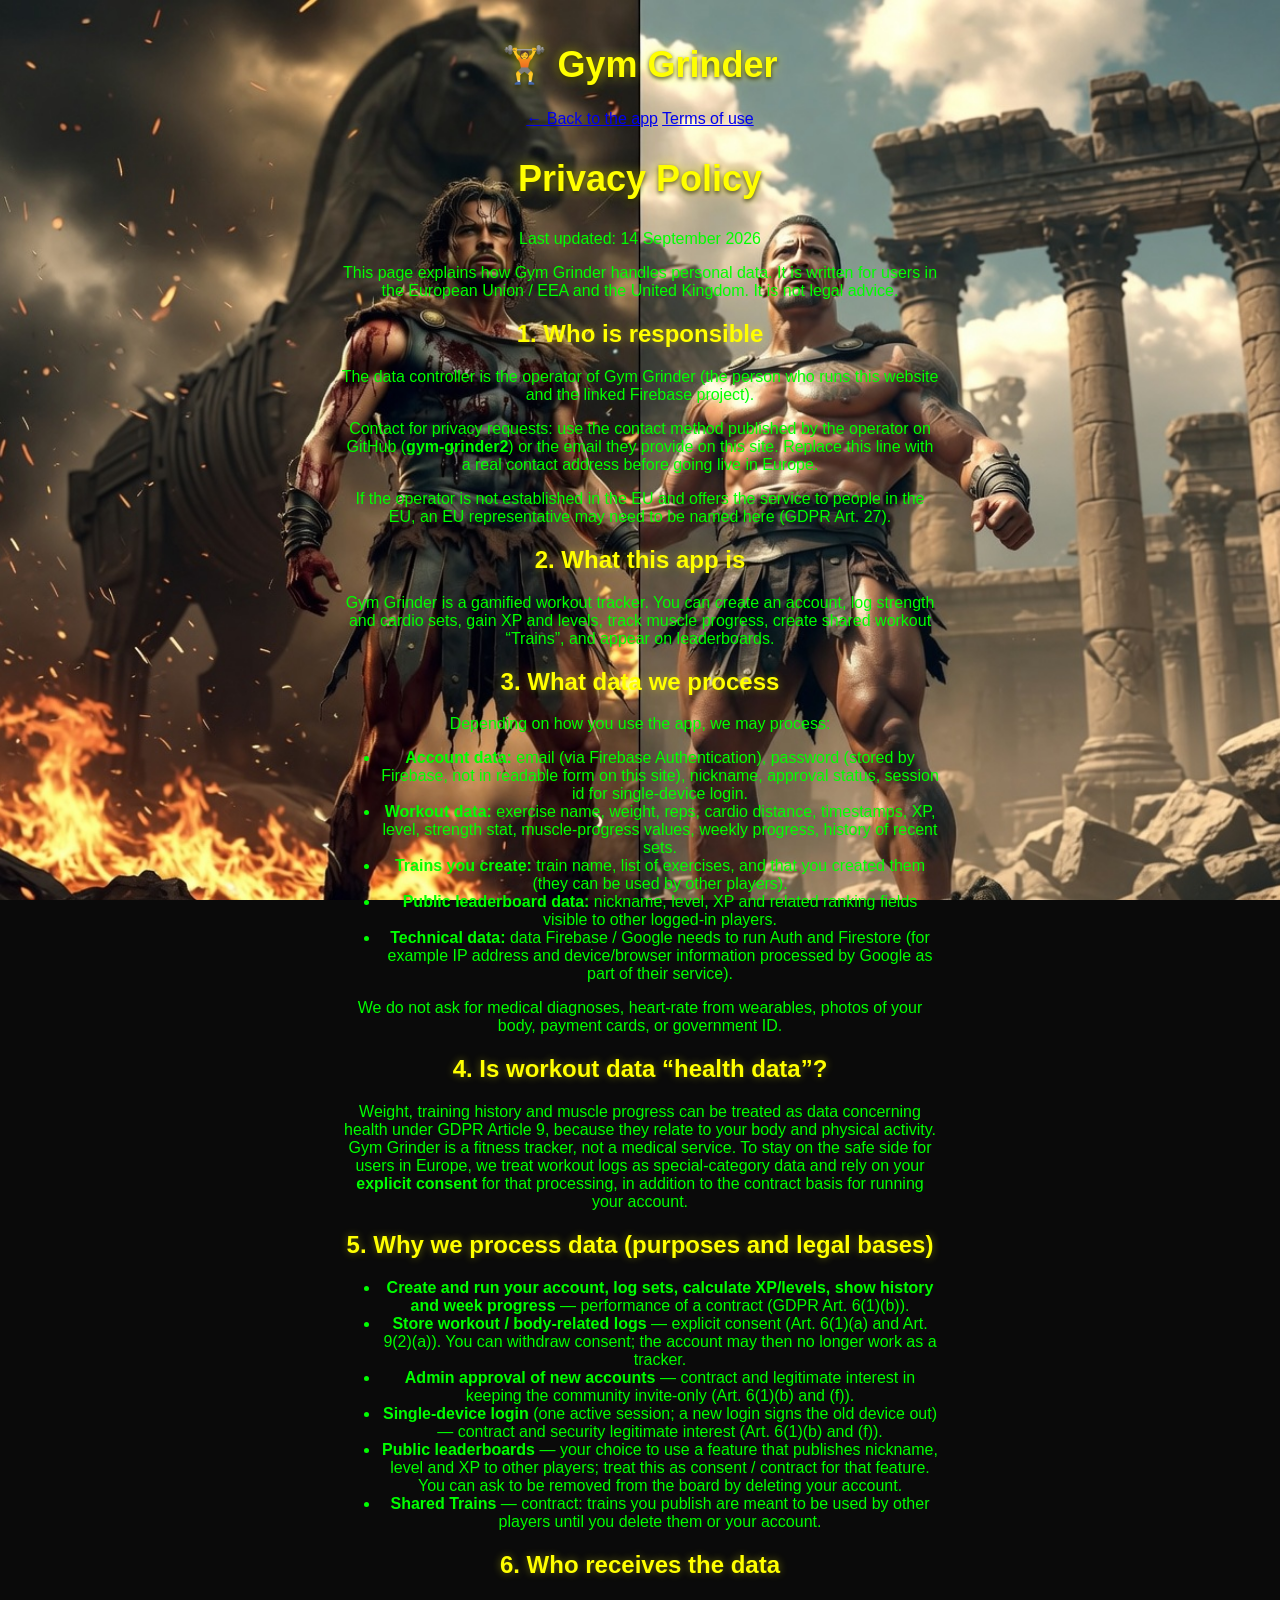
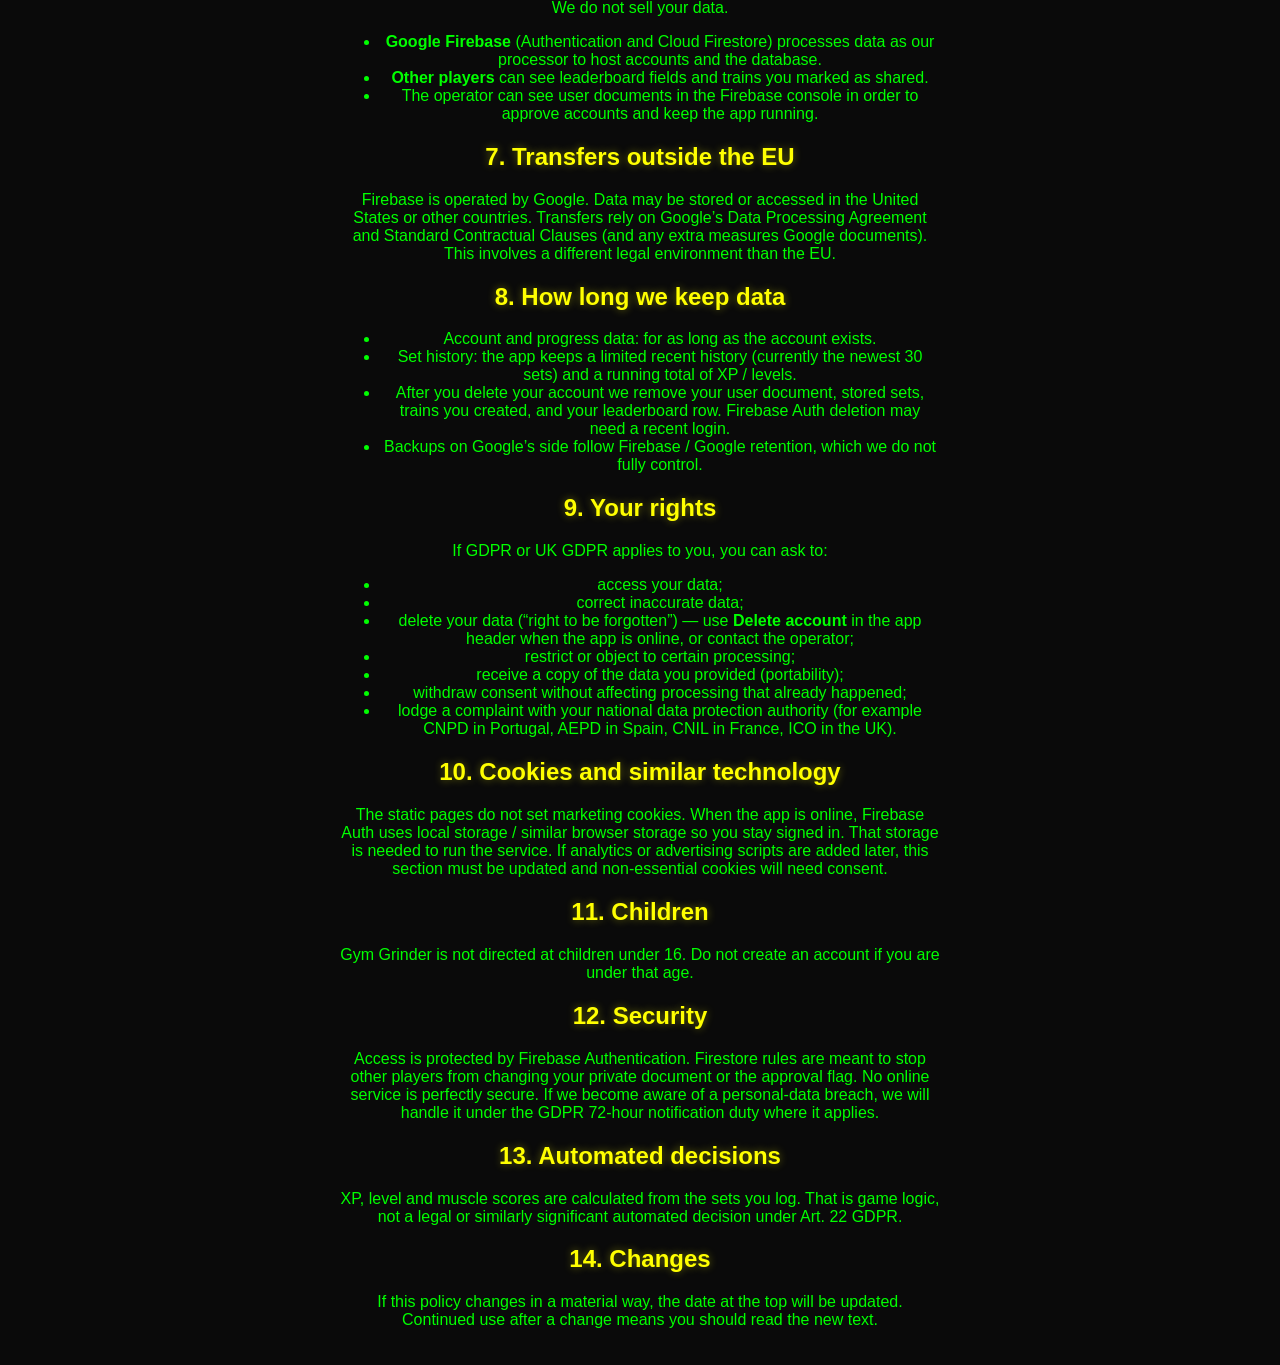
==== privacy.html @ 0771764a "Add files via upload" ====
<!DOCTYPE html>
<html lang="en">
<head>
  <meta charset="UTF-8">
  <meta name="viewport" content="width=device-width, initial-scale=1.0">
  <title>Privacy Policy – Gym Grinder</title>
  <link rel="stylesheet" href="style.css">
</head>
<body>
  <div class="background" aria-hidden="true"></div>
  <div class="game">
    <header>
      <h1>🏋️ Gym Grinder</h1>
    </header>
    <nav class="legal-nav">
      <a href="index.html">← Back to the app</a>
      <a href="terms.html">Terms of use</a>
    </nav>
    <article class="legal-wrap">
      <h1>Privacy Policy</h1>
      <p class="legal-meta">Last updated: 14 September 2026</p>
      <p class="disclaimer">This page explains how Gym Grinder handles personal data. It is written for users in the European Union / EEA and the United Kingdom. It is not legal advice.</p>

      <h2>1. Who is responsible</h2>
      <p>The data controller is the operator of Gym Grinder (the person who runs this website and the linked Firebase project).</p>
      <p>Contact for privacy requests: use the contact method published by the operator on GitHub (<strong>gym-grinder2</strong>) or the email they provide on this site. Replace this line with a real contact address before going live in Europe.</p>
      <p>If the operator is not established in the EU and offers the service to people in the EU, an EU representative may need to be named here (GDPR Art. 27).</p>

      <h2>2. What this app is</h2>
      <p>Gym Grinder is a gamified workout tracker. You can create an account, log strength and cardio sets, gain XP and levels, track muscle progress, create shared workout “Trains”, and appear on leaderboards.</p>

      <h2>3. What data we process</h2>
      <p>Depending on how you use the app, we may process:</p>
      <ul>
        <li><strong>Account data:</strong> email (via Firebase Authentication), password (stored by Firebase, not in readable form on this site), nickname, approval status, session id for single-device login.</li>
        <li><strong>Workout data:</strong> exercise name, weight, reps, cardio distance, timestamps, XP, level, strength stat, muscle-progress values, weekly progress, history of recent sets.</li>
        <li><strong>Trains you create:</strong> train name, list of exercises, and that you created them (they can be used by other players).</li>
        <li><strong>Public leaderboard data:</strong> nickname, level, XP and related ranking fields visible to other logged-in players.</li>
        <li><strong>Technical data:</strong> data Firebase / Google needs to run Auth and Firestore (for example IP address and device/browser information processed by Google as part of their service).</li>
      </ul>
      <p>We do not ask for medical diagnoses, heart-rate from wearables, photos of your body, payment cards, or government ID.</p>

      <h2>4. Is workout data “health data”?</h2>
      <p>Weight, training history and muscle progress can be treated as data concerning health under GDPR Article 9, because they relate to your body and physical activity. Gym Grinder is a fitness tracker, not a medical service. To stay on the safe side for users in Europe, we treat workout logs as special-category data and rely on your <strong>explicit consent</strong> for that processing, in addition to the contract basis for running your account.</p>

      <h2>5. Why we process data (purposes and legal bases)</h2>
      <ul>
        <li><strong>Create and run your account, log sets, calculate XP/levels, show history and week progress</strong> — performance of a contract (GDPR Art. 6(1)(b)).</li>
        <li><strong>Store workout / body-related logs</strong> — explicit consent (Art. 6(1)(a) and Art. 9(2)(a)). You can withdraw consent; the account may then no longer work as a tracker.</li>
        <li><strong>Admin approval of new accounts</strong> — contract and legitimate interest in keeping the community invite-only (Art. 6(1)(b) and (f)).</li>
        <li><strong>Single-device login</strong> (one active session; a new login signs the old device out) — contract and security legitimate interest (Art. 6(1)(b) and (f)).</li>
        <li><strong>Public leaderboards</strong> — your choice to use a feature that publishes nickname, level and XP to other players; treat this as consent / contract for that feature. You can ask to be removed from the board by deleting your account.</li>
        <li><strong>Shared Trains</strong> — contract: trains you publish are meant to be used by other players until you delete them or your account.</li>
      </ul>

      <h2>6. Who receives the data</h2>
      <p>We do not sell your data.</p>
      <ul>
        <li><strong>Google Firebase</strong> (Authentication and Cloud Firestore) processes data as our processor to host accounts and the database.</li>
        <li><strong>Other players</strong> can see leaderboard fields and trains you marked as shared.</li>
        <li>The operator can see user documents in the Firebase console in order to approve accounts and keep the app running.</li>
      </ul>

      <h2>7. Transfers outside the EU</h2>
      <p>Firebase is operated by Google. Data may be stored or accessed in the United States or other countries. Transfers rely on Google’s Data Processing Agreement and Standard Contractual Clauses (and any extra measures Google documents). This involves a different legal environment than the EU.</p>

      <h2>8. How long we keep data</h2>
      <ul>
        <li>Account and progress data: for as long as the account exists.</li>
        <li>Set history: the app keeps a limited recent history (currently the newest 30 sets) and a running total of XP / levels.</li>
        <li>After you delete your account we remove your user document, stored sets, trains you created, and your leaderboard row. Firebase Auth deletion may need a recent login.</li>
        <li>Backups on Google’s side follow Firebase / Google retention, which we do not fully control.</li>
      </ul>

      <h2>9. Your rights</h2>
      <p>If GDPR or UK GDPR applies to you, you can ask to:</p>
      <ul>
        <li>access your data;</li>
        <li>correct inaccurate data;</li>
        <li>delete your data (“right to be forgotten”) — use <strong>Delete account</strong> in the app header when the app is online, or contact the operator;</li>
        <li>restrict or object to certain processing;</li>
        <li>receive a copy of the data you provided (portability);</li>
        <li>withdraw consent without affecting processing that already happened;</li>
        <li>lodge a complaint with your national data protection authority (for example CNPD in Portugal, AEPD in Spain, CNIL in France, ICO in the UK).</li>
      </ul>

      <h2>10. Cookies and similar technology</h2>
      <p>The static pages do not set marketing cookies. When the app is online, Firebase Auth uses local storage / similar browser storage so you stay signed in. That storage is needed to run the service. If analytics or advertising scripts are added later, this section must be updated and non-essential cookies will need consent.</p>

      <h2>11. Children</h2>
      <p>Gym Grinder is not directed at children under 16. Do not create an account if you are under that age.</p>

      <h2>12. Security</h2>
      <p>Access is protected by Firebase Authentication. Firestore rules are meant to stop other players from changing your private document or the approval flag. No online service is perfectly secure. If we become aware of a personal-data breach, we will handle it under the GDPR 72-hour notification duty where it applies.</p>

      <h2>13. Automated decisions</h2>
      <p>XP, level and muscle scores are calculated from the sets you log. That is game logic, not a legal or similarly significant automated decision under Art. 22 GDPR.</p>

      <h2>14. Changes</h2>
      <p>If this policy changes in a material way, the date at the top will be updated. Continued use after a change means you should read the new text.</p>
    </article>
  </div>
</body>
</html>
---- style.css ----
body {
  font-family: Arial, sans-serif;
  background: #0a0a0a;
  color: #00ff00;
  text-align: center;
  margin: 0;
  padding: 20px;
  min-height: 100vh;
  position: relative;
  overflow-x: hidden;
}

/* Epic warrior background with seamless breathing animation */
.background {
  position: fixed;
  top: 0;
  left: 0;
  width: 100%;
  height: 100%;
  background-image: url('background.jpg');
  background-size: cover;
  background-position: center center;
  background-repeat: no-repeat;
  z-index: -2;
  /* Precise seamless breathing loop – scale returns exactly to start */
  animation: breathe 5s ease-in-out infinite;
  transform-origin: center center;
  will-change: transform;
}

/* No dark overlay – full brightness background */
.background::after {
  display: none;
}

/* 
  Breathing keyframes:
  - Starts and ends at exactly scale(1) → no jump on loop
  - Gentle 3% expansion feels like chest rising / falling
  - ease-in-out makes the motion natural and continuous
*/
@keyframes breathe {
  0% {
    transform: scale(1);
  }
  50% {
    transform: scale(1.05);
  }
  100% {
    transform: scale(1);
  }
}

.game {
  max-width: 600px;
  margin: 0 auto;
  position: relative;
  z-index: 1;
}

h1 {
  color: #ffff00;
  font-size: 36px;
  text-shadow: 0 0 12px rgba(255, 255, 0, 0.6), 0 2px 4px rgba(0, 0, 0, 0.8);
}

h2 {
  color: #ffff00;
  text-shadow: 0 0 8px rgba(255, 255, 0, 0.4);
}

h3 {
  color: #00ff88;
  margin-top: 20px;
}

button {
  font-size: 24px;
  padding: 15px 30px;
  margin: 10px;
  background: #ff0000;
  color: white;
  border: none;
  border-radius: 10px;
  cursor: pointer;
  box-shadow: 0 4px 12px rgba(0, 0, 0, 0.5);
  transition: background 0.2s, transform 0.15s;
}

button:hover {
  background: #ffff00;
  color: black;
  transform: scale(1.05);
}

/* Undo button – distinct look so it stands out from Confirm */
#undo-btn,
#cardio-undo-btn {
  background: #ff8800;
  font-size: 18px;
  padding: 12px 22px;
}
#undo-btn:hover,
#cardio-undo-btn:hover {
  background: #ffff00;
  color: black;
}

.stats {
  font-size: 20px;
  background: rgba(10, 10, 10, 0.65);
  padding: 15px;
  border-radius: 8px;
  margin: 15px auto;
  max-width: 500px;
  border: 1px solid rgba(0, 255, 0, 0.3);
  backdrop-filter: blur(6px);
  box-shadow: 0 4px 16px rgba(0, 0, 0, 0.35);
}

progress {
  width: 80%;
  height: 20px;
}

/* ─── Header bar (Profile | Create your train | Logout) ───── */
.header-bar {
  display: flex;
  justify-content: space-between;
  align-items: stretch;
  gap: 10px;
  max-width: 560px;
  margin: 8px auto 20px;
  padding: 12px 12px;
  background: linear-gradient(180deg, rgba(180, 70, 0, 0.55), rgba(90, 30, 0, 0.7));
  border: 1px solid rgba(255, 140, 40, 0.55);
  border-radius: 14px;
  box-shadow: 0 4px 18px rgba(0, 0, 0, 0.4), inset 0 1px 0 rgba(255, 180, 80, 0.2);
  backdrop-filter: blur(8px);
}

.header-box {
  flex: 1;
  font-size: 14px;
  padding: 12px 8px;
  margin: 0;
  background: rgba(20, 20, 20, 0.75);
  color: #00ff00;
  border: 1px solid rgba(0, 255, 0, 0.35);
  border-radius: 10px;
  cursor: pointer;
  transition: background 0.2s, color 0.2s, transform 0.15s, box-shadow 0.2s;
  line-height: 1.3;
  word-break: break-word;
}

.header-box:hover {
  background: rgba(0, 80, 0, 0.75);
  color: #ffff00;
  transform: scale(1.03);
}

.header-box.active {
  background: #ffcc00;
  color: #111;
  border-color: #ffcc00;
  box-shadow: 0 0 12px rgba(255, 200, 0, 0.55);
  font-weight: bold;
}

.header-box.active:hover {
  background: #ffff00;
  color: #111;
  border-color: #ffff00;
}

/* Logout – solid red button */
.header-logout {
  background: #e01010;
  border: 1px solid #ff4444;
  color: #ffffff;
  font-weight: bold;
  box-shadow: 0 2px 10px rgba(255, 0, 0, 0.35);
}

.header-logout:hover {
  background: #ff2222;
  color: white;
  border-color: #ff8888;
  transform: scale(1.03);
  box-shadow: 0 0 14px rgba(255, 40, 40, 0.55);
}

/* ─── Menu grid (3 columns × 2 rows) ──────────────────────── */
.menu-grid {
  display: grid;
  grid-template-columns: repeat(3, 1fr);
  gap: 12px;
  max-width: 560px;
  margin: 0 auto 24px;
}

.menu-box {
  font-size: 15px;
  padding: 18px 10px;
  margin: 0;
  min-height: 64px;
  display: flex;
  align-items: center;
  justify-content: center;
  text-align: center;
  background: rgba(40, 40, 40, 0.85);
  color: #00ff00;
  border: 1px solid rgba(0, 255, 0, 0.35);
  border-radius: 10px;
  cursor: pointer;
  transition: background 0.2s, color 0.2s, transform 0.15s, box-shadow 0.2s;
  line-height: 1.25;
}

.menu-box:hover {
  background: rgba(0, 80, 0, 0.7);
  color: #ffff00;
  transform: scale(1.04);
}

.menu-box.active {
  background: #ffcc00;
  color: #111;
  border-color: #ffcc00;
  box-shadow: 0 0 12px rgba(255, 200, 0, 0.55);
  font-weight: bold;
}

.menu-box.active:hover {
  background: #ffff00;
  color: #111;
  border-color: #ffff00;
}

/* Shared tab-btn base (used by both header-box and menu-box) */
.tab-btn {
  /* styles live on .header-box / .menu-box */
}

/* Narrow screens: slightly smaller menu text */
@media (max-width: 420px) {
  .header-box {
    font-size: 12px;
    padding: 10px 4px;
  }
  .menu-box {
    font-size: 13px;
    padding: 14px 6px;
    min-height: 56px;
  }
}

/* ─── Profile / Muscle grid ───────────────────────────────── */
.hint {
  font-size: 14px;
  color: #88ff88;
  opacity: 0.85;
  margin: -8px 0 16px;
}

.muscle-grid {
  display: grid;
  grid-template-columns: repeat(auto-fill, minmax(150px, 1fr));
  gap: 12px;
  max-width: 540px;
  margin: 0 auto 30px;
}

.muscle-card {
  background: rgba(10, 10, 10, 0.7);
  border: 1px solid rgba(0, 255, 0, 0.3);
  border-radius: 10px;
  padding: 12px 10px;
  backdrop-filter: blur(6px);
  box-shadow: 0 4px 12px rgba(0, 0, 0, 0.35);
  transition: transform 0.15s, border-color 0.2s;
}

.muscle-card:hover {
  transform: scale(1.04);
  border-color: #ffff00;
}

.muscle-name {
  font-size: 16px;
  font-weight: bold;
  color: #ffff00;
  margin-bottom: 4px;
}

.muscle-level {
  font-size: 18px;
  color: #00ff00;
  margin-bottom: 2px;
}

.muscle-xp {
  font-size: 13px;
  color: #88ff88;
  margin-bottom: 8px;
}

.progress-bar {
  width: 100%;
  height: 10px;
  background: rgba(0, 40, 0, 0.8);
  border-radius: 5px;
  overflow: hidden;
  border: 1px solid rgba(0, 255, 0, 0.25);
}

.progress-fill {
  height: 100%;
  background: linear-gradient(90deg, #00aa00, #00ff00);
  border-radius: 5px;
  transition: width 0.4s ease;
}

.muscle-next {
  font-size: 11px;
  color: #66aa66;
  margin-top: 4px;
}

/* Muscles with 0 XP this week appear dimmed */
.muscle-card.muscle-zero {
  opacity: 0.45;
}
.muscle-card.muscle-zero .muscle-name {
  color: #88aa88;
}
.muscle-card.muscle-zero .progress-fill {
  width: 0 !important;
}

/* Muscle gains message under workout log */
.muscle-gains {
  display: block;
  margin-top: 6px;
  font-size: 14px;
  color: #88ff88;
}

/* Inputs */
select, input[type="number"] {
  font-size: 18px;
  padding: 10px 14px;
  margin: 6px;
  border-radius: 8px;
  border: 1px solid rgba(0, 255, 0, 0.4);
  background: rgba(20, 20, 20, 0.85);
  color: #00ff00;
  outline: none;
}

select:focus, input[type="number"]:focus {
  border-color: #ffff00;
  box-shadow: 0 0 8px rgba(255, 255, 0, 0.3);
}

/* Leaderboard lists */
#global-lb ol, #daily-lb ol, #weekly-lb ol {
  text-align: left;
  max-width: 400px;
  margin: 10px auto;
  padding-left: 30px;
}

#global-lb li, #daily-lb li, #weekly-lb li {
  margin: 6px 0;
}

/* Inactive players on daily/weekly leaderboards */
.inactive {
  color: #888;
  font-size: 0.85em;
  font-style: italic;
}

/* ─── History / Recent Sets ───────────────────────────────── */
#sets-list {
  max-width: 520px;
  margin: 0 auto 30px;
  display: flex;
  flex-direction: column;
  gap: 10px;
}

.set-card {
  background: rgba(10, 10, 10, 0.7);
  border: 1px solid rgba(0, 255, 0, 0.3);
  border-radius: 10px;
  padding: 12px 14px;
  backdrop-filter: blur(6px);
  box-shadow: 0 4px 12px rgba(0, 0, 0, 0.35);
  text-align: left;
  transition: transform 0.15s, border-color 0.2s;
}

.set-card:hover {
  transform: scale(1.02);
  border-color: #ffff00;
}

.set-exercise {
  font-size: 16px;
  font-weight: bold;
  color: #ffff00;
  margin-bottom: 4px;
}

.set-details {
  font-size: 15px;
  color: #00ff00;
  margin-bottom: 4px;
}

.set-details span {
  margin-right: 4px;
}

.set-xp {
  font-size: 14px;
  color: #00ff88;
  font-weight: bold;
  margin-bottom: 2px;
}

.set-date {
  font-size: 12px;
  color: #66aa66;
}

/* ─── Custom Modal (in-game dialogs) ──────────────────────── */
.modal-overlay {
  position: fixed;
  inset: 0;
  background: rgba(0, 0, 0, 0.72);
  display: flex;
  align-items: center;
  justify-content: center;
  z-index: 9999;
  padding: 16px;
  backdrop-filter: blur(4px);
}

.modal {
  background: rgba(12, 12, 12, 0.95);
  border: 2px solid rgba(0, 255, 0, 0.45);
  border-radius: 14px;
  padding: 24px 22px 20px;
  max-width: 420px;
  width: 100%;
  box-shadow: 0 0 30px rgba(0, 255, 0, 0.18), 0 12px 40px rgba(0, 0, 0, 0.6);
  text-align: center;
  animation: modalIn 0.22s ease-out;
}

@keyframes modalIn {
  from {
    opacity: 0;
    transform: scale(0.92) translateY(12px);
  }
  to {
    opacity: 1;
    transform: scale(1) translateY(0);
  }
}

.modal h3 {
  color: #ffff00;
  margin: 0 0 14px;
  font-size: 22px;
  text-shadow: 0 0 10px rgba(255, 255, 0, 0.45);
}

#modal-body {
  color: #00ff00;
  font-size: 16px;
  line-height: 1.45;
  margin-bottom: 20px;
  white-space: pre-line; /* keeps \n as line breaks */
}

#modal-body .modal-form {
  display: flex;
  flex-direction: column;
  gap: 12px;
  text-align: left;
}

#modal-body .modal-form label {
  display: block;
  font-size: 14px;
  color: #88ff88;
  margin-bottom: 4px;
}

#modal-body .modal-form input {
  width: 100%;
  box-sizing: border-box;
  font-size: 17px;
  padding: 11px 14px;
  border-radius: 8px;
  border: 1px solid rgba(0, 255, 0, 0.4);
  background: rgba(20, 20, 20, 0.9);
  color: #00ff00;
  outline: none;
}

#modal-body .modal-form input:focus {
  border-color: #ffff00;
  box-shadow: 0 0 8px rgba(255, 255, 0, 0.3);
}

#modal-body .modal-error {
  color: #ff5555;
  font-size: 14px;
  margin-top: 6px;
  min-height: 18px;
}

#modal-actions {
  display: flex;
  justify-content: center;
  gap: 12px;
  flex-wrap: wrap;
}

#modal-actions button {
  font-size: 18px;
  padding: 12px 26px;
  margin: 0;
  min-width: 110px;
}

#modal-cancel {
  background: #444;
}

#modal-cancel:hover {
  background: #666;
  color: white;
}

#modal-ok {
  background: #ff0000;
}

#modal-ok:hover {
  background: #ffff00;
  color: black;
}

/* ─── Train Builder & Pre-prepared Trains ─────────────────── */
.train-card {
  background: rgba(10, 10, 10, 0.7);
  border: 1px solid rgba(0, 255, 0, 0.3);
  border-radius: 10px;
  padding: 14px 16px;
  margin: 0 auto 12px;
  max-width: 520px;
  text-align: left;
  backdrop-filter: blur(6px);
  box-shadow: 0 4px 12px rgba(0, 0, 0, 0.35);
  transition: transform 0.15s, border-color 0.2s;
}

.train-card:hover {
  transform: scale(1.02);
  border-color: #ffff00;
}

.train-card-header {
  display: flex;
  justify-content: space-between;
  align-items: flex-start;
  gap: 10px;
  margin-bottom: 6px;
}

.train-name {
  font-size: 18px;
  font-weight: bold;
  color: #ffff00;
}

.train-meta {
  font-size: 13px;
  color: #88ff88;
  margin-bottom: 8px;
}

.train-bodyparts {
  font-size: 12px;
  color: #66aa66;
  margin-bottom: 10px;
}

.train-bodyparts span {
  display: inline-block;
  background: rgba(0, 80, 0, 0.5);
  border: 1px solid rgba(0, 255, 0, 0.25);
  border-radius: 4px;
  padding: 2px 7px;
  margin: 2px 3px 2px 0;
}

.train-actions {
  display: flex;
  gap: 8px;
  flex-wrap: wrap;
  margin-top: 8px;
}

.train-actions button {
  font-size: 14px;
  padding: 8px 14px;
  margin: 0;
}

.btn-small {
  font-size: 14px !important;
  padding: 8px 14px !important;
  margin: 4px !important;
}

.btn-danger {
  background: #aa2200 !important;
}

.btn-danger:hover {
  background: #ff4400 !important;
  color: white !important;
}

.btn-secondary {
  background: #444 !important;
}

.btn-secondary:hover {
  background: #666 !important;
  color: white !important;
}

/* Builder form */
#builder-form {
  max-width: 540px;
  margin: 20px auto;
  text-align: left;
  background: rgba(10, 10, 10, 0.75);
  border: 1px solid rgba(0, 255, 0, 0.35);
  border-radius: 12px;
  padding: 18px 16px;
}

.builder-field {
  margin-bottom: 14px;
}

.builder-field label {
  display: block;
  font-size: 14px;
  color: #88ff88;
  margin-bottom: 5px;
}

.builder-field input[type="text"] {
  width: 100%;
  box-sizing: border-box;
  font-size: 17px;
  padding: 10px 12px;
  border-radius: 8px;
  border: 1px solid rgba(0, 255, 0, 0.4);
  background: rgba(20, 20, 20, 0.9);
  color: #00ff00;
  outline: none;
}

.builder-field input[type="text"]:focus {
  border-color: #ffff00;
  box-shadow: 0 0 8px rgba(255, 255, 0, 0.3);
}

.bodypart-grid {
  display: flex;
  flex-wrap: wrap;
  gap: 8px;
}

.bodypart-chip {
  display: flex;
  align-items: center;
  gap: 5px;
  background: rgba(0, 40, 0, 0.6);
  border: 1px solid rgba(0, 255, 0, 0.3);
  border-radius: 6px;
  padding: 5px 10px;
  font-size: 13px;
  color: #88ff88;
  cursor: pointer;
  user-select: none;
}

.bodypart-chip input {
  margin: 0;
  accent-color: #00ff00;
}

.bodypart-chip.selected {
  background: rgba(0, 100, 0, 0.7);
  border-color: #00ff00;
  color: #00ff00;
}

.exercise-row {
  background: rgba(0, 30, 0, 0.5);
  border: 1px solid rgba(0, 255, 0, 0.25);
  border-radius: 8px;
  padding: 10px 12px;
  margin-bottom: 10px;
}

.exercise-row-header {
  display: flex;
  justify-content: space-between;
  align-items: center;
  margin-bottom: 8px;
  font-size: 14px;
  color: #ffff00;
}

.exercise-row select,
.exercise-row input[type="number"] {
  font-size: 15px;
  padding: 7px 10px;
  margin: 3px 4px 3px 0;
  max-width: 100%;
}

.exercise-row .row-inputs {
  display: flex;
  flex-wrap: wrap;
  align-items: center;
  gap: 8px;
}

/* ─── Searchable select (type-to-find + scroll list) ──────── */
.searchable-select {
  position: relative;
  flex: 1 1 220px;
  min-width: 180px;
  max-width: 100%;
}

.searchable-input {
  width: 100%;
  box-sizing: border-box;
  font-size: 15px;
  padding: 9px 12px;
  border-radius: 8px;
  border: 1px solid rgba(0, 255, 0, 0.4);
  background: rgba(20, 20, 20, 0.9);
  color: #00ff00;
  outline: none;
}

.searchable-input:focus {
  border-color: #ffff00;
  box-shadow: 0 0 8px rgba(255, 255, 0, 0.3);
}

.searchable-input::placeholder {
  color: #448844;
}

.searchable-dropdown {
  position: absolute;
  left: 0;
  right: 0;
  top: calc(100% + 4px);
  max-height: 220px;
  overflow-y: auto;
  background: rgba(12, 12, 12, 0.97);
  border: 1px solid rgba(0, 255, 0, 0.4);
  border-radius: 8px;
  z-index: 50;
  box-shadow: 0 8px 24px rgba(0, 0, 0, 0.55);
  text-align: left;
}

.searchable-option {
  display: flex;
  justify-content: space-between;
  align-items: center;
  gap: 10px;
  padding: 9px 12px;
  font-size: 14px;
  color: #00ff00;
  cursor: pointer;
  border-bottom: 1px solid rgba(0, 255, 0, 0.08);
}

.searchable-option:last-child {
  border-bottom: none;
}

.searchable-option:hover {
  background: rgba(0, 80, 0, 0.55);
  color: #ffff00;
}

.searchable-option .opt-name {
  flex: 1;
  text-align: left;
  overflow: hidden;
  text-overflow: ellipsis;
  white-space: nowrap;
}

.searchable-option .opt-icon {
  flex-shrink: 0;
  font-size: 16px;
}

.searchable-option .opt-meta {
  flex-shrink: 0;
  font-size: 12px;
  color: #88ff88;
  opacity: 0.85;
}

.searchable-empty {
  padding: 12px;
  font-size: 13px;
  color: #66aa66;
  text-align: center;
}

/* Copy train section on Builder tab */
.copy-train-section {
  max-width: 520px;
  margin: 0 auto 20px;
  padding: 14px 14px 16px;
  background: rgba(10, 10, 10, 0.65);
  border: 1px solid rgba(0, 255, 0, 0.28);
  border-radius: 10px;
  text-align: left;
  backdrop-filter: blur(6px);
}

.copy-train-section .searchable-select {
  max-width: 100%;
}

#copy-train-btn:disabled {
  opacity: 0.45;
  cursor: not-allowed;
  transform: none;
}

.ex-notes-row {
  margin-top: 8px;
}

.ex-notes-row label {
  display: block;
  margin-bottom: 4px;
}

.ex-notes-row .ex-notes {
  width: 100%;
  box-sizing: border-box;
  font-size: 14px;
  padding: 8px 10px;
  border-radius: 6px;
  border: 1px solid rgba(0, 255, 0, 0.35);
  background: rgba(20, 20, 20, 0.9);
  color: #00ff00;
  outline: none;
}

.ex-notes-row .ex-notes:focus {
  border-color: #ffff00;
  box-shadow: 0 0 6px rgba(255, 255, 0, 0.25);
}

.ex-notes-row .ex-notes::placeholder {
  color: #448844;
}

/* Body-part filter on Trains tab */
.body-filter-section {
  max-width: 520px;
  margin: 0 auto 18px;
}

.body-filter-grid {
  display: flex;
  flex-wrap: wrap;
  gap: 8px;
  justify-content: center;
}

.body-filter-chip {
  font-size: 13px !important;
  padding: 8px 14px !important;
  margin: 0 !important;
  background: rgba(40, 40, 40, 0.85) !important;
  color: #00ff00 !important;
  border: 1px solid rgba(0, 255, 0, 0.35) !important;
  border-radius: 20px !important;
  cursor: pointer;
  transition: background 0.15s, color 0.15s, transform 0.12s;
}

.body-filter-chip:hover {
  background: rgba(0, 80, 0, 0.7) !important;
  color: #ffff00 !important;
  transform: scale(1.04);
}

.body-filter-chip.active {
  background: #ffcc00 !important;
  color: #111 !important;
  border-color: #ffcc00 !important;
  box-shadow: 0 0 10px rgba(255, 200, 0, 0.45);
  font-weight: bold;
}

.body-filter-chip.active:hover {
  background: #ffff00 !important;
  color: #111 !important;
  border-color: #ffff00 !important;
}

/* Trains session form (use a train) */
#trains-session {
  max-width: 540px;
  margin: 16px auto 30px;
  text-align: left;
}

.session-exercise {
  background: rgba(10, 10, 10, 0.7);
  border: 1px solid rgba(0, 255, 0, 0.3);
  border-radius: 10px;
  padding: 12px 14px;
  margin-bottom: 14px;
}

.session-exercise-title {
  display: flex;
  align-items: center;
  justify-content: space-between;
  gap: 10px;
  font-size: 16px;
  font-weight: bold;
  color: #ffff00;
  margin-bottom: 6px;
  flex-wrap: wrap;
}

.session-exercise-title .title-text {
  flex: 1;
  min-width: 0;
}

.session-note {
  font-size: 13px;
  color: #ffcc66;
  background: rgba(80, 50, 0, 0.35);
  border: 1px solid rgba(255, 180, 0, 0.3);
  border-radius: 6px;
  padding: 6px 10px;
  margin-bottom: 10px;
  line-height: 1.35;
}

.session-set-row {
  display: flex;
  flex-wrap: wrap;
  align-items: center;
  gap: 8px;
  margin-bottom: 8px;
  padding: 6px 0;
  border-bottom: 1px solid rgba(0, 255, 0, 0.12);
}

.session-set-row:last-child {
  border-bottom: none;
}

.session-set-label {
  font-size: 13px;
  color: #88ff88;
  min-width: 70px;
}

.session-set-row input[type="number"] {
  font-size: 15px;
  padding: 7px 10px;
  width: 90px;
  margin: 0;
}

.session-suggested {
  font-size: 12px;
  color: #66aa66;
}

.session-actions {
  text-align: center;
  margin-top: 18px;
}

.session-total {
  text-align: center;
  font-size: 16px;
  color: #00ff88;
  margin: 12px 0;
}

/* History train badge */
.set-train {
  font-size: 12px;
  color: #ffaa00;
  margin-bottom: 3px;
}

/* ─── Exercise Demo (Workout + Train session) ─── */
.exercise-select-row {
  display: flex;
  align-items: center;
  justify-content: center;
  gap: 10px;
  flex-wrap: wrap;
  margin-bottom: 8px;
}

.exercise-select-row select {
  margin: 0;
  max-width: min(320px, 70vw);
}

.demo-btn {
  background: #1a3a1a !important;
  border: 1px solid #00ff88 !important;
  color: #00ff88 !important;
  font-size: 13px !important;
  padding: 6px 12px !important;
  margin: 0 !important;
  white-space: nowrap;
}

.demo-btn:hover {
  background: #00ff88 !important;
  color: #000 !important;
}

.demo-btn.active-demo {
  background: #00ff88 !important;
  color: #000 !important;
  font-weight: bold;
}

.demo-container {
  max-width: 360px;
  margin: 8px auto 14px;
  background: rgba(0, 20, 0, 0.75);
  border: 1px solid rgba(0, 255, 136, 0.35);
  border-radius: 10px;
  padding: 8px;
  text-align: center;
  overflow: hidden;
}

.demo-container .demo-video {
  display: block;
  width: 100%;
  max-height: 240px;
  border-radius: 6px;
  background: #000;
}

.demo-container .demo-placeholder {
  color: #88aa88;
  font-size: 14px;
  padding: 18px 10px;
  font-style: italic;
}

/* Demo inside train session – left aligned with the exercise block */
.session-exercise .demo-container {
  margin: 8px 0 10px;
  max-width: 100%;
}
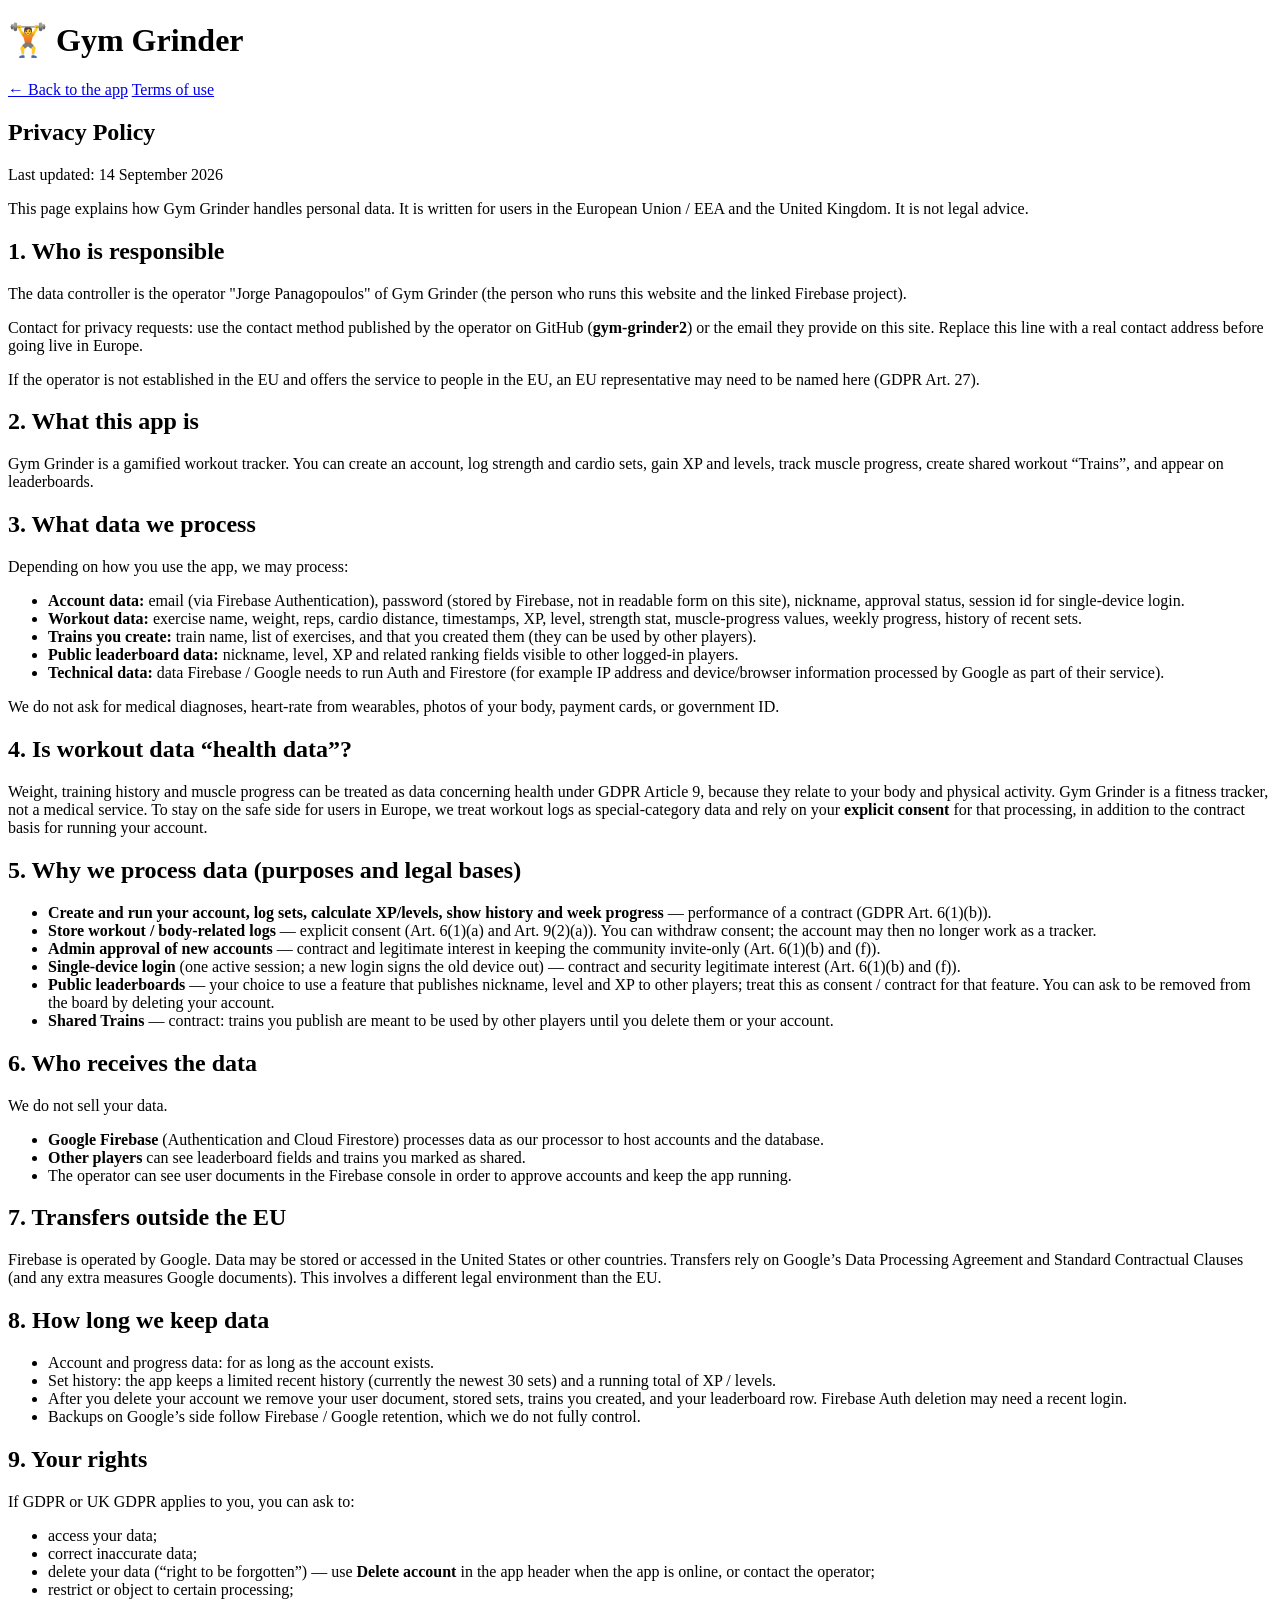
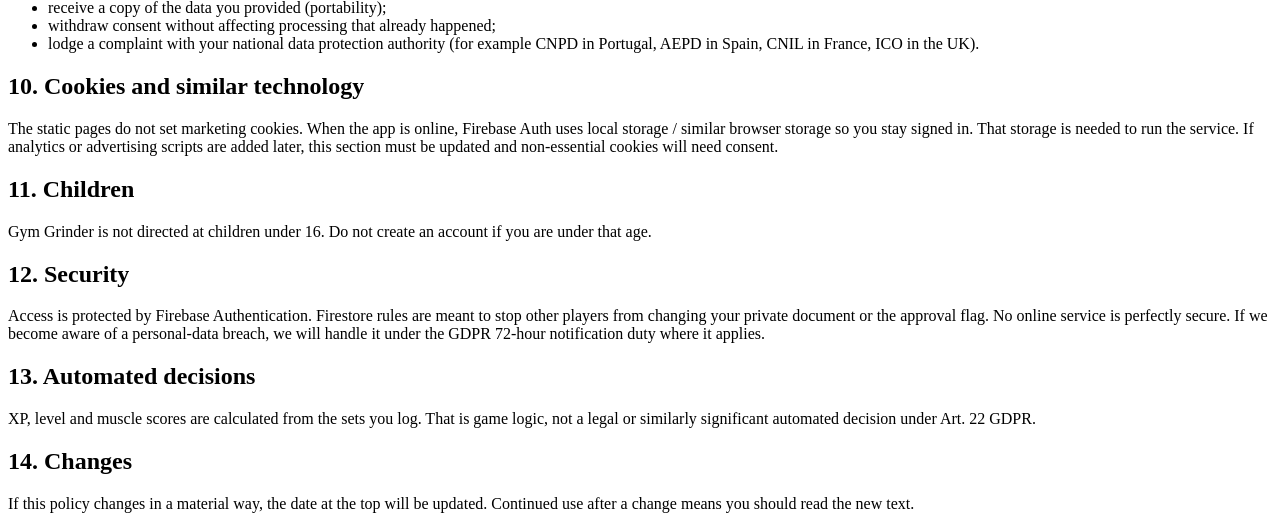
==== commit 18fccc84: "Update privacy.html" ====
--- a/privacy.html
+++ b/privacy.html
@@ -22,7 +22,7 @@
       <p class="disclaimer">This page explains how Gym Grinder handles personal data. It is written for users in the European Union / EEA and the United Kingdom. It is not legal advice.</p>
 
       <h2>1. Who is responsible</h2>
-      <p>The data controller is the operator of Gym Grinder (the person who runs this website and the linked Firebase project).</p>
+      <p>The data controller is the operator "Jorge Panagopoulos" of Gym Grinder (the person who runs this website and the linked Firebase project).</p>
       <p>Contact for privacy requests: use the contact method published by the operator on GitHub (<strong>gym-grinder2</strong>) or the email they provide on this site. Replace this line with a real contact address before going live in Europe.</p>
       <p>If the operator is not established in the EU and offers the service to people in the EU, an EU representative may need to be named here (GDPR Art. 27).</p>
 
--- a/style.css
+++ b/style.css
@@ -1,1104 +1 @@
-body {
-  font-family: Arial, sans-serif;
-  background: #0a0a0a;
-  color: #00ff00;
-  text-align: center;
-  margin: 0;
-  padding: 20px;
-  min-height: 100vh;
-  position: relative;
-  overflow-x: hidden;
-}
-
-/* Epic warrior background with seamless breathing animation */
-.background {
-  position: fixed;
-  top: 0;
-  left: 0;
-  width: 100%;
-  height: 100%;
-  background-image: url('background.jpg');
-  background-size: cover;
-  background-position: center center;
-  background-repeat: no-repeat;
-  z-index: -2;
-  /* Precise seamless breathing loop – scale returns exactly to start */
-  animation: breathe 5s ease-in-out infinite;
-  transform-origin: center center;
-  will-change: transform;
-}
-
-/* No dark overlay – full brightness background */
-.background::after {
-  display: none;
-}
-
-/* 
-  Breathing keyframes:
-  - Starts and ends at exactly scale(1) → no jump on loop
-  - Gentle 3% expansion feels like chest rising / falling
-  - ease-in-out makes the motion natural and continuous
-*/
-@keyframes breathe {
-  0% {
-    transform: scale(1);
-  }
-  50% {
-    transform: scale(1.05);
-  }
-  100% {
-    transform: scale(1);
-  }
-}
-
-.game {
-  max-width: 600px;
-  margin: 0 auto;
-  position: relative;
-  z-index: 1;
-}
-
-h1 {
-  color: #ffff00;
-  font-size: 36px;
-  text-shadow: 0 0 12px rgba(255, 255, 0, 0.6), 0 2px 4px rgba(0, 0, 0, 0.8);
-}
-
-h2 {
-  color: #ffff00;
-  text-shadow: 0 0 8px rgba(255, 255, 0, 0.4);
-}
-
-h3 {
-  color: #00ff88;
-  margin-top: 20px;
-}
-
-button {
-  font-size: 24px;
-  padding: 15px 30px;
-  margin: 10px;
-  background: #ff0000;
-  color: white;
-  border: none;
-  border-radius: 10px;
-  cursor: pointer;
-  box-shadow: 0 4px 12px rgba(0, 0, 0, 0.5);
-  transition: background 0.2s, transform 0.15s;
-}
-
-button:hover {
-  background: #ffff00;
-  color: black;
-  transform: scale(1.05);
-}
-
-/* Undo button – distinct look so it stands out from Confirm */
-#undo-btn,
-#cardio-undo-btn {
-  background: #ff8800;
-  font-size: 18px;
-  padding: 12px 22px;
-}
-#undo-btn:hover,
-#cardio-undo-btn:hover {
-  background: #ffff00;
-  color: black;
-}
-
-.stats {
-  font-size: 20px;
-  background: rgba(10, 10, 10, 0.65);
-  padding: 15px;
-  border-radius: 8px;
-  margin: 15px auto;
-  max-width: 500px;
-  border: 1px solid rgba(0, 255, 0, 0.3);
-  backdrop-filter: blur(6px);
-  box-shadow: 0 4px 16px rgba(0, 0, 0, 0.35);
-}
-
-progress {
-  width: 80%;
-  height: 20px;
-}
-
-/* ─── Header bar (Profile | Create your train | Logout) ───── */
-.header-bar {
-  display: flex;
-  justify-content: space-between;
-  align-items: stretch;
-  gap: 10px;
-  max-width: 560px;
-  margin: 8px auto 20px;
-  padding: 12px 12px;
-  background: linear-gradient(180deg, rgba(180, 70, 0, 0.55), rgba(90, 30, 0, 0.7));
-  border: 1px solid rgba(255, 140, 40, 0.55);
-  border-radius: 14px;
-  box-shadow: 0 4px 18px rgba(0, 0, 0, 0.4), inset 0 1px 0 rgba(255, 180, 80, 0.2);
-  backdrop-filter: blur(8px);
-}
-
-.header-box {
-  flex: 1;
-  font-size: 14px;
-  padding: 12px 8px;
-  margin: 0;
-  background: rgba(20, 20, 20, 0.75);
-  color: #00ff00;
-  border: 1px solid rgba(0, 255, 0, 0.35);
-  border-radius: 10px;
-  cursor: pointer;
-  transition: background 0.2s, color 0.2s, transform 0.15s, box-shadow 0.2s;
-  line-height: 1.3;
-  word-break: break-word;
-}
-
-.header-box:hover {
-  background: rgba(0, 80, 0, 0.75);
-  color: #ffff00;
-  transform: scale(1.03);
-}
-
-.header-box.active {
-  background: #ffcc00;
-  color: #111;
-  border-color: #ffcc00;
-  box-shadow: 0 0 12px rgba(255, 200, 0, 0.55);
-  font-weight: bold;
-}
-
-.header-box.active:hover {
-  background: #ffff00;
-  color: #111;
-  border-color: #ffff00;
-}
-
-/* Logout – solid red button */
-.header-logout {
-  background: #e01010;
-  border: 1px solid #ff4444;
-  color: #ffffff;
-  font-weight: bold;
-  box-shadow: 0 2px 10px rgba(255, 0, 0, 0.35);
-}
-
-.header-logout:hover {
-  background: #ff2222;
-  color: white;
-  border-color: #ff8888;
-  transform: scale(1.03);
-  box-shadow: 0 0 14px rgba(255, 40, 40, 0.55);
-}
-
-/* ─── Menu grid (3 columns × 2 rows) ──────────────────────── */
-.menu-grid {
-  display: grid;
-  grid-template-columns: repeat(3, 1fr);
-  gap: 12px;
-  max-width: 560px;
-  margin: 0 auto 24px;
-}
-
-.menu-box {
-  font-size: 15px;
-  padding: 18px 10px;
-  margin: 0;
-  min-height: 64px;
-  display: flex;
-  align-items: center;
-  justify-content: center;
-  text-align: center;
-  background: rgba(40, 40, 40, 0.85);
-  color: #00ff00;
-  border: 1px solid rgba(0, 255, 0, 0.35);
-  border-radius: 10px;
-  cursor: pointer;
-  transition: background 0.2s, color 0.2s, transform 0.15s, box-shadow 0.2s;
-  line-height: 1.25;
-}
-
-.menu-box:hover {
-  background: rgba(0, 80, 0, 0.7);
-  color: #ffff00;
-  transform: scale(1.04);
-}
-
-.menu-box.active {
-  background: #ffcc00;
-  color: #111;
-  border-color: #ffcc00;
-  box-shadow: 0 0 12px rgba(255, 200, 0, 0.55);
-  font-weight: bold;
-}
-
-.menu-box.active:hover {
-  background: #ffff00;
-  color: #111;
-  border-color: #ffff00;
-}
-
-/* Shared tab-btn base (used by both header-box and menu-box) */
-.tab-btn {
-  /* styles live on .header-box / .menu-box */
-}
-
-/* Narrow screens: slightly smaller menu text */
-@media (max-width: 420px) {
-  .header-box {
-    font-size: 12px;
-    padding: 10px 4px;
-  }
-  .menu-box {
-    font-size: 13px;
-    padding: 14px 6px;
-    min-height: 56px;
-  }
-}
-
-/* ─── Profile / Muscle grid ───────────────────────────────── */
-.hint {
-  font-size: 14px;
-  color: #88ff88;
-  opacity: 0.85;
-  margin: -8px 0 16px;
-}
-
-.muscle-grid {
-  display: grid;
-  grid-template-columns: repeat(auto-fill, minmax(150px, 1fr));
-  gap: 12px;
-  max-width: 540px;
-  margin: 0 auto 30px;
-}
-
-.muscle-card {
-  background: rgba(10, 10, 10, 0.7);
-  border: 1px solid rgba(0, 255, 0, 0.3);
-  border-radius: 10px;
-  padding: 12px 10px;
-  backdrop-filter: blur(6px);
-  box-shadow: 0 4px 12px rgba(0, 0, 0, 0.35);
-  transition: transform 0.15s, border-color 0.2s;
-}
-
-.muscle-card:hover {
-  transform: scale(1.04);
-  border-color: #ffff00;
-}
-
-.muscle-name {
-  font-size: 16px;
-  font-weight: bold;
-  color: #ffff00;
-  margin-bottom: 4px;
-}
-
-.muscle-level {
-  font-size: 18px;
-  color: #00ff00;
-  margin-bottom: 2px;
-}
-
-.muscle-xp {
-  font-size: 13px;
-  color: #88ff88;
-  margin-bottom: 8px;
-}
-
-.progress-bar {
-  width: 100%;
-  height: 10px;
-  background: rgba(0, 40, 0, 0.8);
-  border-radius: 5px;
-  overflow: hidden;
-  border: 1px solid rgba(0, 255, 0, 0.25);
-}
-
-.progress-fill {
-  height: 100%;
-  background: linear-gradient(90deg, #00aa00, #00ff00);
-  border-radius: 5px;
-  transition: width 0.4s ease;
-}
-
-.muscle-next {
-  font-size: 11px;
-  color: #66aa66;
-  margin-top: 4px;
-}
-
-/* Muscles with 0 XP this week appear dimmed */
-.muscle-card.muscle-zero {
-  opacity: 0.45;
-}
-.muscle-card.muscle-zero .muscle-name {
-  color: #88aa88;
-}
-.muscle-card.muscle-zero .progress-fill {
-  width: 0 !important;
-}
-
-/* Muscle gains message under workout log */
-.muscle-gains {
-  display: block;
-  margin-top: 6px;
-  font-size: 14px;
-  color: #88ff88;
-}
-
-/* Inputs */
-select, input[type="number"] {
-  font-size: 18px;
-  padding: 10px 14px;
-  margin: 6px;
-  border-radius: 8px;
-  border: 1px solid rgba(0, 255, 0, 0.4);
-  background: rgba(20, 20, 20, 0.85);
-  color: #00ff00;
-  outline: none;
-}
-
-select:focus, input[type="number"]:focus {
-  border-color: #ffff00;
-  box-shadow: 0 0 8px rgba(255, 255, 0, 0.3);
-}
-
-/* Leaderboard lists */
-#global-lb ol, #daily-lb ol, #weekly-lb ol {
-  text-align: left;
-  max-width: 400px;
-  margin: 10px auto;
-  padding-left: 30px;
-}
-
-#global-lb li, #daily-lb li, #weekly-lb li {
-  margin: 6px 0;
-}
-
-/* Inactive players on daily/weekly leaderboards */
-.inactive {
-  color: #888;
-  font-size: 0.85em;
-  font-style: italic;
-}
-
-/* ─── History / Recent Sets ───────────────────────────────── */
-#sets-list {
-  max-width: 520px;
-  margin: 0 auto 30px;
-  display: flex;
-  flex-direction: column;
-  gap: 10px;
-}
-
-.set-card {
-  background: rgba(10, 10, 10, 0.7);
-  border: 1px solid rgba(0, 255, 0, 0.3);
-  border-radius: 10px;
-  padding: 12px 14px;
-  backdrop-filter: blur(6px);
-  box-shadow: 0 4px 12px rgba(0, 0, 0, 0.35);
-  text-align: left;
-  transition: transform 0.15s, border-color 0.2s;
-}
-
-.set-card:hover {
-  transform: scale(1.02);
-  border-color: #ffff00;
-}
-
-.set-exercise {
-  font-size: 16px;
-  font-weight: bold;
-  color: #ffff00;
-  margin-bottom: 4px;
-}
-
-.set-details {
-  font-size: 15px;
-  color: #00ff00;
-  margin-bottom: 4px;
-}
-
-.set-details span {
-  margin-right: 4px;
-}
-
-.set-xp {
-  font-size: 14px;
-  color: #00ff88;
-  font-weight: bold;
-  margin-bottom: 2px;
-}
-
-.set-date {
-  font-size: 12px;
-  color: #66aa66;
-}
-
-/* ─── Custom Modal (in-game dialogs) ──────────────────────── */
-.modal-overlay {
-  position: fixed;
-  inset: 0;
-  background: rgba(0, 0, 0, 0.72);
-  display: flex;
-  align-items: center;
-  justify-content: center;
-  z-index: 9999;
-  padding: 16px;
-  backdrop-filter: blur(4px);
-}
-
-.modal {
-  background: rgba(12, 12, 12, 0.95);
-  border: 2px solid rgba(0, 255, 0, 0.45);
-  border-radius: 14px;
-  padding: 24px 22px 20px;
-  max-width: 420px;
-  width: 100%;
-  box-shadow: 0 0 30px rgba(0, 255, 0, 0.18), 0 12px 40px rgba(0, 0, 0, 0.6);
-  text-align: center;
-  animation: modalIn 0.22s ease-out;
-}
-
-@keyframes modalIn {
-  from {
-    opacity: 0;
-    transform: scale(0.92) translateY(12px);
-  }
-  to {
-    opacity: 1;
-    transform: scale(1) translateY(0);
-  }
-}
-
-.modal h3 {
-  color: #ffff00;
-  margin: 0 0 14px;
-  font-size: 22px;
-  text-shadow: 0 0 10px rgba(255, 255, 0, 0.45);
-}
-
-#modal-body {
-  color: #00ff00;
-  font-size: 16px;
-  line-height: 1.45;
-  margin-bottom: 20px;
-  white-space: pre-line; /* keeps \n as line breaks */
-}
-
-#modal-body .modal-form {
-  display: flex;
-  flex-direction: column;
-  gap: 12px;
-  text-align: left;
-}
-
-#modal-body .modal-form label {
-  display: block;
-  font-size: 14px;
-  color: #88ff88;
-  margin-bottom: 4px;
-}
-
-#modal-body .modal-form input {
-  width: 100%;
-  box-sizing: border-box;
-  font-size: 17px;
-  padding: 11px 14px;
-  border-radius: 8px;
-  border: 1px solid rgba(0, 255, 0, 0.4);
-  background: rgba(20, 20, 20, 0.9);
-  color: #00ff00;
-  outline: none;
-}
-
-#modal-body .modal-form input:focus {
-  border-color: #ffff00;
-  box-shadow: 0 0 8px rgba(255, 255, 0, 0.3);
-}
-
-#modal-body .modal-error {
-  color: #ff5555;
-  font-size: 14px;
-  margin-top: 6px;
-  min-height: 18px;
-}
-
-#modal-actions {
-  display: flex;
-  justify-content: center;
-  gap: 12px;
-  flex-wrap: wrap;
-}
-
-#modal-actions button {
-  font-size: 18px;
-  padding: 12px 26px;
-  margin: 0;
-  min-width: 110px;
-}
-
-#modal-cancel {
-  background: #444;
-}
-
-#modal-cancel:hover {
-  background: #666;
-  color: white;
-}
-
-#modal-ok {
-  background: #ff0000;
-}
-
-#modal-ok:hover {
-  background: #ffff00;
-  color: black;
-}
-
-/* ─── Train Builder & Pre-prepared Trains ─────────────────── */
-.train-card {
-  background: rgba(10, 10, 10, 0.7);
-  border: 1px solid rgba(0, 255, 0, 0.3);
-  border-radius: 10px;
-  padding: 14px 16px;
-  margin: 0 auto 12px;
-  max-width: 520px;
-  text-align: left;
-  backdrop-filter: blur(6px);
-  box-shadow: 0 4px 12px rgba(0, 0, 0, 0.35);
-  transition: transform 0.15s, border-color 0.2s;
-}
-
-.train-card:hover {
-  transform: scale(1.02);
-  border-color: #ffff00;
-}
-
-.train-card-header {
-  display: flex;
-  justify-content: space-between;
-  align-items: flex-start;
-  gap: 10px;
-  margin-bottom: 6px;
-}
-
-.train-name {
-  font-size: 18px;
-  font-weight: bold;
-  color: #ffff00;
-}
-
-.train-meta {
-  font-size: 13px;
-  color: #88ff88;
-  margin-bottom: 8px;
-}
-
-.train-bodyparts {
-  font-size: 12px;
-  color: #66aa66;
-  margin-bottom: 10px;
-}
-
-.train-bodyparts span {
-  display: inline-block;
-  background: rgba(0, 80, 0, 0.5);
-  border: 1px solid rgba(0, 255, 0, 0.25);
-  border-radius: 4px;
-  padding: 2px 7px;
-  margin: 2px 3px 2px 0;
-}
-
-.train-actions {
-  display: flex;
-  gap: 8px;
-  flex-wrap: wrap;
-  margin-top: 8px;
-}
-
-.train-actions button {
-  font-size: 14px;
-  padding: 8px 14px;
-  margin: 0;
-}
-
-.btn-small {
-  font-size: 14px !important;
-  padding: 8px 14px !important;
-  margin: 4px !important;
-}
-
-.btn-danger {
-  background: #aa2200 !important;
-}
-
-.btn-danger:hover {
-  background: #ff4400 !important;
-  color: white !important;
-}
-
-.btn-secondary {
-  background: #444 !important;
-}
-
-.btn-secondary:hover {
-  background: #666 !important;
-  color: white !important;
-}
-
-/* Builder form */
-#builder-form {
-  max-width: 540px;
-  margin: 20px auto;
-  text-align: left;
-  background: rgba(10, 10, 10, 0.75);
-  border: 1px solid rgba(0, 255, 0, 0.35);
-  border-radius: 12px;
-  padding: 18px 16px;
-}
-
-.builder-field {
-  margin-bottom: 14px;
-}
-
-.builder-field label {
-  display: block;
-  font-size: 14px;
-  color: #88ff88;
-  margin-bottom: 5px;
-}
-
-.builder-field input[type="text"] {
-  width: 100%;
-  box-sizing: border-box;
-  font-size: 17px;
-  padding: 10px 12px;
-  border-radius: 8px;
-  border: 1px solid rgba(0, 255, 0, 0.4);
-  background: rgba(20, 20, 20, 0.9);
-  color: #00ff00;
-  outline: none;
-}
-
-.builder-field input[type="text"]:focus {
-  border-color: #ffff00;
-  box-shadow: 0 0 8px rgba(255, 255, 0, 0.3);
-}
-
-.bodypart-grid {
-  display: flex;
-  flex-wrap: wrap;
-  gap: 8px;
-}
-
-.bodypart-chip {
-  display: flex;
-  align-items: center;
-  gap: 5px;
-  background: rgba(0, 40, 0, 0.6);
-  border: 1px solid rgba(0, 255, 0, 0.3);
-  border-radius: 6px;
-  padding: 5px 10px;
-  font-size: 13px;
-  color: #88ff88;
-  cursor: pointer;
-  user-select: none;
-}
-
-.bodypart-chip input {
-  margin: 0;
-  accent-color: #00ff00;
-}
-
-.bodypart-chip.selected {
-  background: rgba(0, 100, 0, 0.7);
-  border-color: #00ff00;
-  color: #00ff00;
-}
-
-.exercise-row {
-  background: rgba(0, 30, 0, 0.5);
-  border: 1px solid rgba(0, 255, 0, 0.25);
-  border-radius: 8px;
-  padding: 10px 12px;
-  margin-bottom: 10px;
-}
-
-.exercise-row-header {
-  display: flex;
-  justify-content: space-between;
-  align-items: center;
-  margin-bottom: 8px;
-  font-size: 14px;
-  color: #ffff00;
-}
-
-.exercise-row select,
-.exercise-row input[type="number"] {
-  font-size: 15px;
-  padding: 7px 10px;
-  margin: 3px 4px 3px 0;
-  max-width: 100%;
-}
-
-.exercise-row .row-inputs {
-  display: flex;
-  flex-wrap: wrap;
-  align-items: center;
-  gap: 8px;
-}
-
-/* ─── Searchable select (type-to-find + scroll list) ──────── */
-.searchable-select {
-  position: relative;
-  flex: 1 1 220px;
-  min-width: 180px;
-  max-width: 100%;
-}
-
-.searchable-input {
-  width: 100%;
-  box-sizing: border-box;
-  font-size: 15px;
-  padding: 9px 12px;
-  border-radius: 8px;
-  border: 1px solid rgba(0, 255, 0, 0.4);
-  background: rgba(20, 20, 20, 0.9);
-  color: #00ff00;
-  outline: none;
-}
-
-.searchable-input:focus {
-  border-color: #ffff00;
-  box-shadow: 0 0 8px rgba(255, 255, 0, 0.3);
-}
-
-.searchable-input::placeholder {
-  color: #448844;
-}
-
-.searchable-dropdown {
-  position: absolute;
-  left: 0;
-  right: 0;
-  top: calc(100% + 4px);
-  max-height: 220px;
-  overflow-y: auto;
-  background: rgba(12, 12, 12, 0.97);
-  border: 1px solid rgba(0, 255, 0, 0.4);
-  border-radius: 8px;
-  z-index: 50;
-  box-shadow: 0 8px 24px rgba(0, 0, 0, 0.55);
-  text-align: left;
-}
-
-.searchable-option {
-  display: flex;
-  justify-content: space-between;
-  align-items: center;
-  gap: 10px;
-  padding: 9px 12px;
-  font-size: 14px;
-  color: #00ff00;
-  cursor: pointer;
-  border-bottom: 1px solid rgba(0, 255, 0, 0.08);
-}
-
-.searchable-option:last-child {
-  border-bottom: none;
-}
-
-.searchable-option:hover {
-  background: rgba(0, 80, 0, 0.55);
-  color: #ffff00;
-}
-
-.searchable-option .opt-name {
-  flex: 1;
-  text-align: left;
-  overflow: hidden;
-  text-overflow: ellipsis;
-  white-space: nowrap;
-}
-
-.searchable-option .opt-icon {
-  flex-shrink: 0;
-  font-size: 16px;
-}
-
-.searchable-option .opt-meta {
-  flex-shrink: 0;
-  font-size: 12px;
-  color: #88ff88;
-  opacity: 0.85;
-}
-
-.searchable-empty {
-  padding: 12px;
-  font-size: 13px;
-  color: #66aa66;
-  text-align: center;
-}
-
-/* Copy train section on Builder tab */
-.copy-train-section {
-  max-width: 520px;
-  margin: 0 auto 20px;
-  padding: 14px 14px 16px;
-  background: rgba(10, 10, 10, 0.65);
-  border: 1px solid rgba(0, 255, 0, 0.28);
-  border-radius: 10px;
-  text-align: left;
-  backdrop-filter: blur(6px);
-}
-
-.copy-train-section .searchable-select {
-  max-width: 100%;
-}
-
-#copy-train-btn:disabled {
-  opacity: 0.45;
-  cursor: not-allowed;
-  transform: none;
-}
-
-.ex-notes-row {
-  margin-top: 8px;
-}
-
-.ex-notes-row label {
-  display: block;
-  margin-bottom: 4px;
-}
-
-.ex-notes-row .ex-notes {
-  width: 100%;
-  box-sizing: border-box;
-  font-size: 14px;
-  padding: 8px 10px;
-  border-radius: 6px;
-  border: 1px solid rgba(0, 255, 0, 0.35);
-  background: rgba(20, 20, 20, 0.9);
-  color: #00ff00;
-  outline: none;
-}
-
-.ex-notes-row .ex-notes:focus {
-  border-color: #ffff00;
-  box-shadow: 0 0 6px rgba(255, 255, 0, 0.25);
-}
-
-.ex-notes-row .ex-notes::placeholder {
-  color: #448844;
-}
-
-/* Body-part filter on Trains tab */
-.body-filter-section {
-  max-width: 520px;
-  margin: 0 auto 18px;
-}
-
-.body-filter-grid {
-  display: flex;
-  flex-wrap: wrap;
-  gap: 8px;
-  justify-content: center;
-}
-
-.body-filter-chip {
-  font-size: 13px !important;
-  padding: 8px 14px !important;
-  margin: 0 !important;
-  background: rgba(40, 40, 40, 0.85) !important;
-  color: #00ff00 !important;
-  border: 1px solid rgba(0, 255, 0, 0.35) !important;
-  border-radius: 20px !important;
-  cursor: pointer;
-  transition: background 0.15s, color 0.15s, transform 0.12s;
-}
-
-.body-filter-chip:hover {
-  background: rgba(0, 80, 0, 0.7) !important;
-  color: #ffff00 !important;
-  transform: scale(1.04);
-}
-
-.body-filter-chip.active {
-  background: #ffcc00 !important;
-  color: #111 !important;
-  border-color: #ffcc00 !important;
-  box-shadow: 0 0 10px rgba(255, 200, 0, 0.45);
-  font-weight: bold;
-}
-
-.body-filter-chip.active:hover {
-  background: #ffff00 !important;
-  color: #111 !important;
-  border-color: #ffff00 !important;
-}
-
-/* Trains session form (use a train) */
-#trains-session {
-  max-width: 540px;
-  margin: 16px auto 30px;
-  text-align: left;
-}
-
-.session-exercise {
-  background: rgba(10, 10, 10, 0.7);
-  border: 1px solid rgba(0, 255, 0, 0.3);
-  border-radius: 10px;
-  padding: 12px 14px;
-  margin-bottom: 14px;
-}
-
-.session-exercise-title {
-  display: flex;
-  align-items: center;
-  justify-content: space-between;
-  gap: 10px;
-  font-size: 16px;
-  font-weight: bold;
-  color: #ffff00;
-  margin-bottom: 6px;
-  flex-wrap: wrap;
-}
-
-.session-exercise-title .title-text {
-  flex: 1;
-  min-width: 0;
-}
-
-.session-note {
-  font-size: 13px;
-  color: #ffcc66;
-  background: rgba(80, 50, 0, 0.35);
-  border: 1px solid rgba(255, 180, 0, 0.3);
-  border-radius: 6px;
-  padding: 6px 10px;
-  margin-bottom: 10px;
-  line-height: 1.35;
-}
-
-.session-set-row {
-  display: flex;
-  flex-wrap: wrap;
-  align-items: center;
-  gap: 8px;
-  margin-bottom: 8px;
-  padding: 6px 0;
-  border-bottom: 1px solid rgba(0, 255, 0, 0.12);
-}
-
-.session-set-row:last-child {
-  border-bottom: none;
-}
-
-.session-set-label {
-  font-size: 13px;
-  color: #88ff88;
-  min-width: 70px;
-}
-
-.session-set-row input[type="number"] {
-  font-size: 15px;
-  padding: 7px 10px;
-  width: 90px;
-  margin: 0;
-}
-
-.session-suggested {
-  font-size: 12px;
-  color: #66aa66;
-}
-
-.session-actions {
-  text-align: center;
-  margin-top: 18px;
-}
-
-.session-total {
-  text-align: center;
-  font-size: 16px;
-  color: #00ff88;
-  margin: 12px 0;
-}
-
-/* History train badge */
-.set-train {
-  font-size: 12px;
-  color: #ffaa00;
-  margin-bottom: 3px;
-}
-
-/* ─── Exercise Demo (Workout + Train session) ─── */
-.exercise-select-row {
-  display: flex;
-  align-items: center;
-  justify-content: center;
-  gap: 10px;
-  flex-wrap: wrap;
-  margin-bottom: 8px;
-}
-
-.exercise-select-row select {
-  margin: 0;
-  max-width: min(320px, 70vw);
-}
-
-.demo-btn {
-  background: #1a3a1a !important;
-  border: 1px solid #00ff88 !important;
-  color: #00ff88 !important;
-  font-size: 13px !important;
-  padding: 6px 12px !important;
-  margin: 0 !important;
-  white-space: nowrap;
-}
-
-.demo-btn:hover {
-  background: #00ff88 !important;
-  color: #000 !important;
-}
-
-.demo-btn.active-demo {
-  background: #00ff88 !important;
-  color: #000 !important;
-  font-weight: bold;
-}
-
-.demo-container {
-  max-width: 360px;
-  margin: 8px auto 14px;
-  background: rgba(0, 20, 0, 0.75);
-  border: 1px solid rgba(0, 255, 136, 0.35);
-  border-radius: 10px;
-  padding: 8px;
-  text-align: center;
-  overflow: hidden;
-}
-
-.demo-container .demo-video {
-  display: block;
-  width: 100%;
-  max-height: 240px;
-  border-radius: 6px;
-  background: #000;
-}
-
-.demo-container .demo-placeholder {
-  color: #88aa88;
-  font-size: 14px;
-  padding: 18px 10px;
-  font-style: italic;
-}
-
-/* Demo inside train session – left aligned with the exercise block */
-.session-exercise .demo-container {
-  margin: 8px 0 10px;
-  max-width: 100%;
-}
-
+SEE_FILE
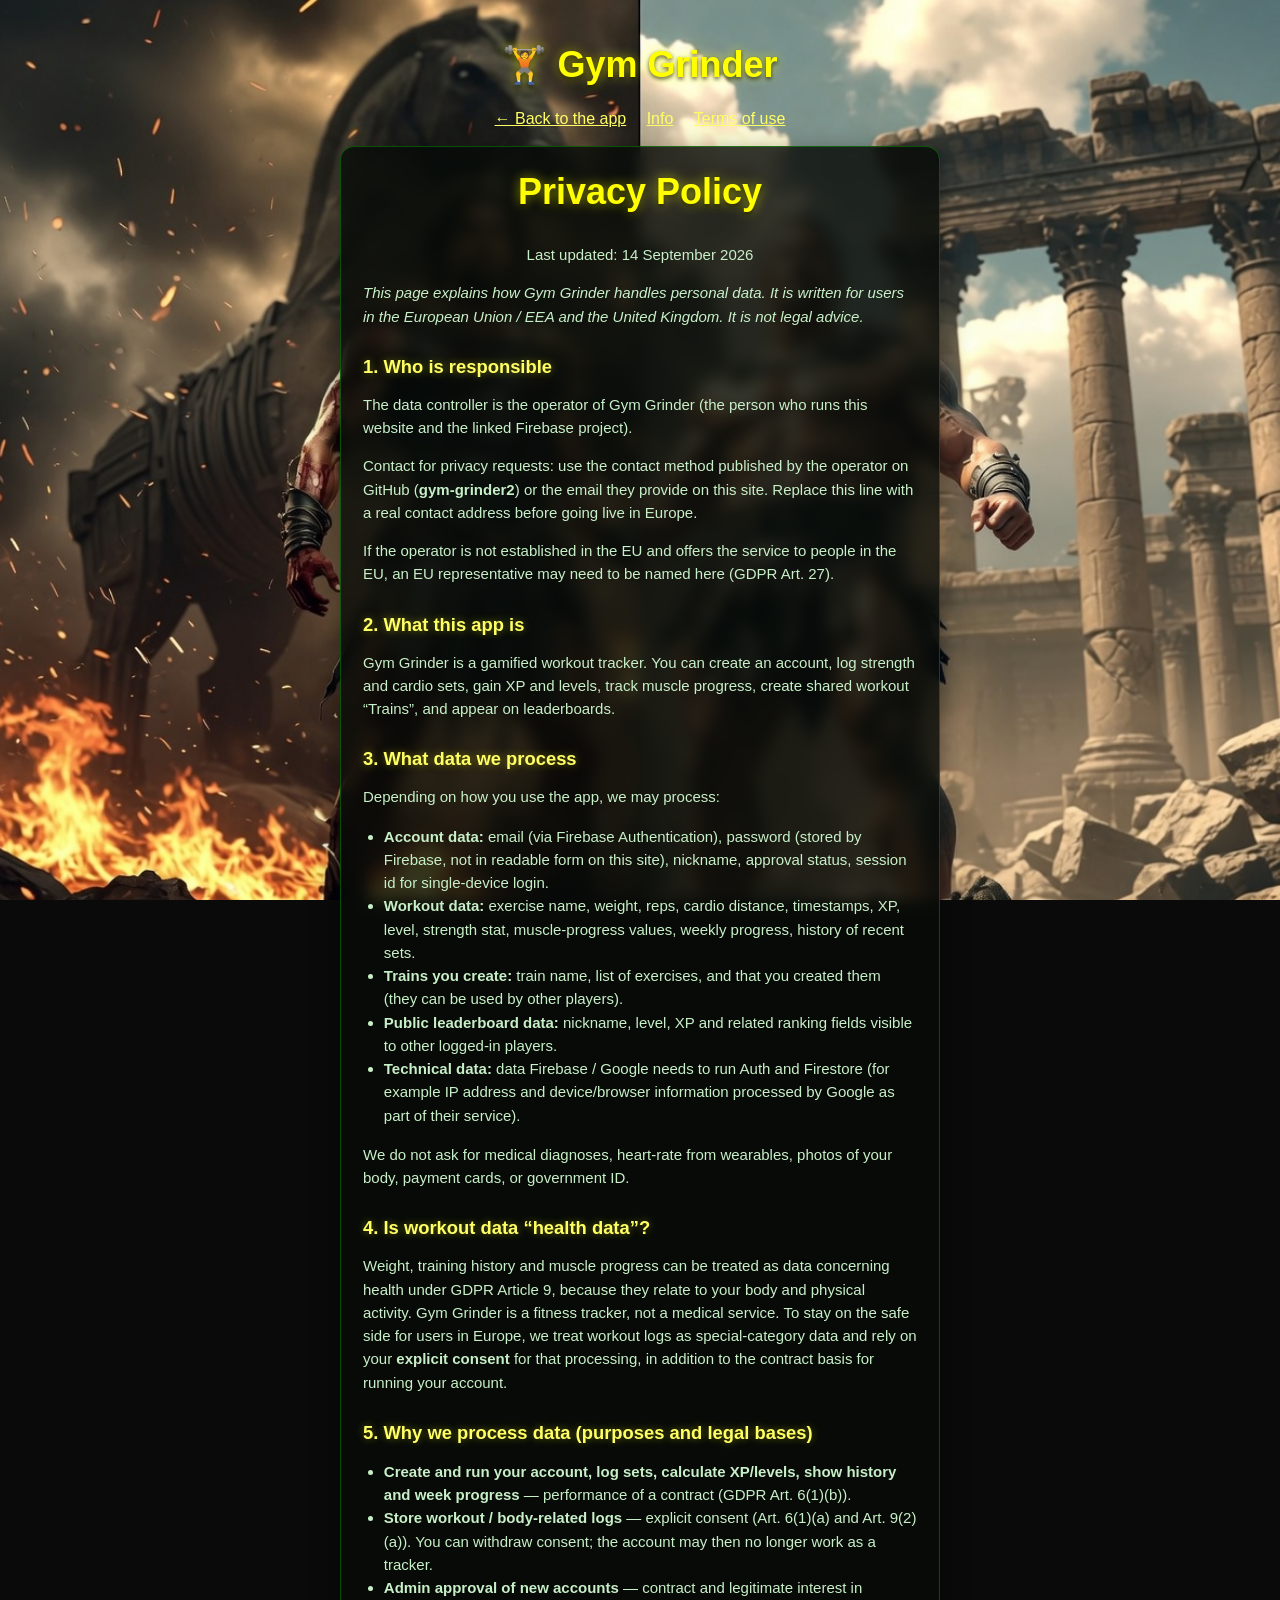
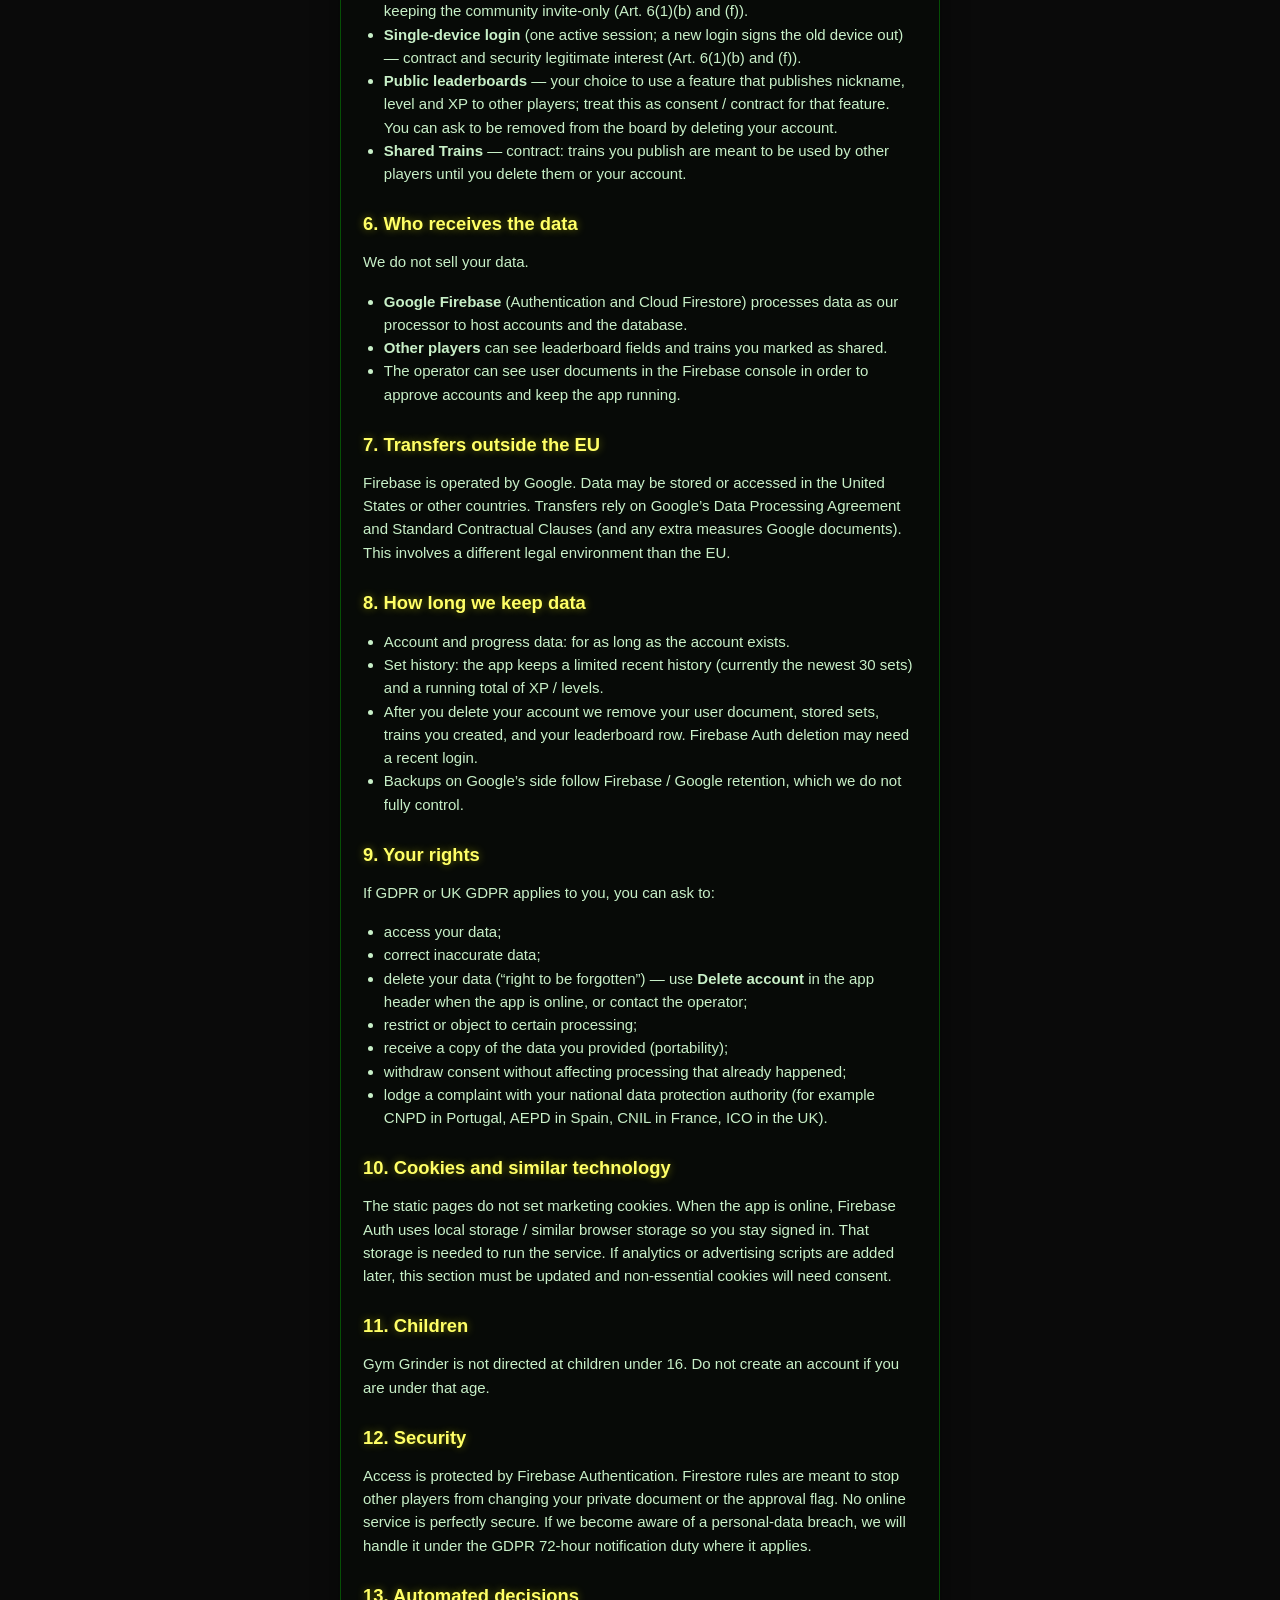
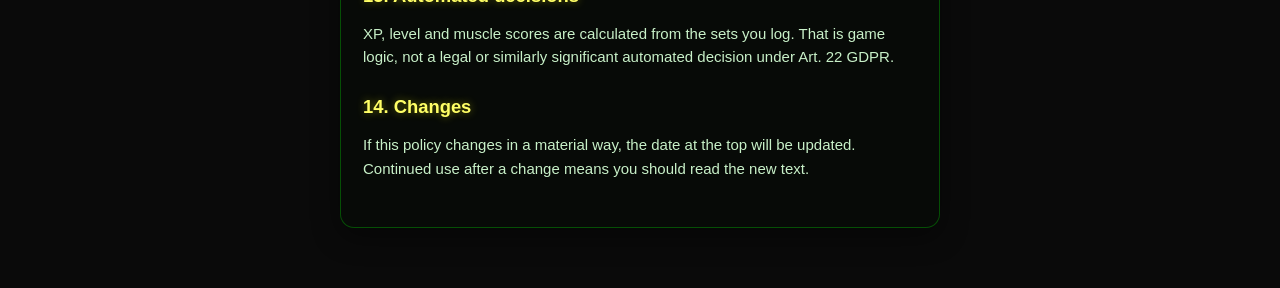
==== commit 07fbd8d7: "Add Info page (similar exercises + 1/2 limb logging) and footer links" ====
--- a/privacy.html
+++ b/privacy.html
@@ -14,6 +14,7 @@
     </header>
     <nav class="legal-nav">
       <a href="index.html">← Back to the app</a>
+      <a href="info.html">Info</a>
       <a href="terms.html">Terms of use</a>
     </nav>
     <article class="legal-wrap">
@@ -22,7 +23,7 @@
       <p class="disclaimer">This page explains how Gym Grinder handles personal data. It is written for users in the European Union / EEA and the United Kingdom. It is not legal advice.</p>
 
       <h2>1. Who is responsible</h2>
-      <p>The data controller is the operator "Jorge Panagopoulos" of Gym Grinder (the person who runs this website and the linked Firebase project).</p>
+      <p>The data controller is the operator of Gym Grinder (the person who runs this website and the linked Firebase project).</p>
       <p>Contact for privacy requests: use the contact method published by the operator on GitHub (<strong>gym-grinder2</strong>) or the email they provide on this site. Replace this line with a real contact address before going live in Europe.</p>
       <p>If the operator is not established in the EU and offers the service to people in the EU, an EU representative may need to be named here (GDPR Art. 27).</p>
 
--- a/style.css
+++ b/style.css
@@ -1 +1,1235 @@
-SEE_FILE+body {
+  font-family: Arial, sans-serif;
+  background: #0a0a0a;
+  color: #00ff00;
+  text-align: center;
+  margin: 0;
+  padding: 20px;
+  min-height: 100vh;
+  position: relative;
+  overflow-x: hidden;
+}
+
+/* Epic warrior background with seamless breathing animation */
+.background {
+  position: fixed;
+  top: 0;
+  left: 0;
+  width: 100%;
+  height: 100%;
+  background-image: url('background.jpg');
+  background-size: cover;
+  background-position: center center;
+  background-repeat: no-repeat;
+  z-index: -2;
+  /* Precise seamless breathing loop – scale returns exactly to start */
+  animation: breathe 5s ease-in-out infinite;
+  transform-origin: center center;
+  will-change: transform;
+}
+
+/* No dark overlay – full brightness background */
+.background::after {
+  display: none;
+}
+
+/* 
+  Breathing keyframes:
+  - Starts and ends at exactly scale(1) → no jump on loop
+  - Gentle 3% expansion feels like chest rising / falling
+  - ease-in-out makes the motion natural and continuous
+*/
+@keyframes breathe {
+  0% {
+    transform: scale(1);
+  }
+  50% {
+    transform: scale(1.05);
+  }
+  100% {
+    transform: scale(1);
+  }
+}
+
+.game {
+  max-width: 600px;
+  margin: 0 auto;
+  position: relative;
+  z-index: 1;
+}
+
+h1 {
+  color: #ffff00;
+  font-size: 36px;
+  text-shadow: 0 0 12px rgba(255, 255, 0, 0.6), 0 2px 4px rgba(0, 0, 0, 0.8);
+}
+
+h2 {
+  color: #ffff00;
+  text-shadow: 0 0 8px rgba(255, 255, 0, 0.4);
+}
+
+h3 {
+  color: #00ff88;
+  margin-top: 20px;
+}
+
+button {
+  font-size: 24px;
+  padding: 15px 30px;
+  margin: 10px;
+  background: #ff0000;
+  color: white;
+  border: none;
+  border-radius: 10px;
+  cursor: pointer;
+  box-shadow: 0 4px 12px rgba(0, 0, 0, 0.5);
+  transition: background 0.2s, transform 0.15s;
+}
+
+button:hover {
+  background: #ffff00;
+  color: black;
+  transform: scale(1.05);
+}
+
+/* Undo button – distinct look so it stands out from Confirm */
+#undo-btn,
+#cardio-undo-btn {
+  background: #ff8800;
+  font-size: 18px;
+  padding: 12px 22px;
+}
+#undo-btn:hover,
+#cardio-undo-btn:hover {
+  background: #ffff00;
+  color: black;
+}
+
+.stats {
+  font-size: 20px;
+  background: rgba(10, 10, 10, 0.65);
+  padding: 15px;
+  border-radius: 8px;
+  margin: 15px auto;
+  max-width: 500px;
+  border: 1px solid rgba(0, 255, 0, 0.3);
+  backdrop-filter: blur(6px);
+  box-shadow: 0 4px 16px rgba(0, 0, 0, 0.35);
+}
+
+progress {
+  width: 80%;
+  height: 20px;
+}
+
+/* ─── Header bar (row 1: Delete | Logout, row 2: Profile | Train) ───── */
+.header-bar {
+  display: flex;
+  flex-direction: column;
+  justify-content: space-between;
+  align-items: stretch;
+  gap: 10px;
+  max-width: 560px;
+  margin: 8px auto 20px;
+  padding: 12px 12px;
+  background: linear-gradient(180deg, rgba(180, 70, 0, 0.55), rgba(90, 30, 0, 0.7));
+  border: 1px solid rgba(255, 140, 40, 0.55);
+  border-radius: 14px;
+  box-shadow: 0 4px 18px rgba(0, 0, 0, 0.4), inset 0 1px 0 rgba(255, 180, 80, 0.2);
+  backdrop-filter: blur(8px);
+}
+
+.header-row {
+  display: flex;
+  justify-content: space-between;
+  align-items: stretch;
+  gap: 10px;
+}
+
+.header-row-top .header-box {
+  flex: 1;
+}
+
+.header-box {
+  flex: 1;
+  font-size: 14px;
+  padding: 12px 8px;
+  margin: 0;
+  background: rgba(20, 20, 20, 0.75);
+  color: #00ff00;
+  border: 1px solid rgba(0, 255, 0, 0.35);
+  border-radius: 10px;
+  cursor: pointer;
+  transition: background 0.2s, color 0.2s, transform 0.15s, box-shadow 0.2s;
+  line-height: 1.3;
+  word-break: break-word;
+}
+
+.header-box:hover {
+  background: rgba(0, 80, 0, 0.75);
+  color: #ffff00;
+  transform: scale(1.03);
+}
+
+.header-box.active {
+  background: #ffcc00;
+  color: #111;
+  border-color: #ffcc00;
+  box-shadow: 0 0 12px rgba(255, 200, 0, 0.55);
+  font-weight: bold;
+}
+
+.header-box.active:hover {
+  background: #ffff00;
+  color: #111;
+  border-color: #ffff00;
+}
+
+/* Logout – solid red button */
+.header-logout {
+  background: #e01010;
+  border: 1px solid #ff4444;
+  color: #ffffff;
+  font-weight: bold;
+  box-shadow: 0 2px 10px rgba(255, 0, 0, 0.35);
+}
+
+.header-logout:hover {
+  background: #ff2222;
+  color: white;
+  border-color: #ff8888;
+  transform: scale(1.03);
+  box-shadow: 0 0 14px rgba(255, 40, 40, 0.55);
+}
+
+/* Delete account – darker red, left of first row */
+.header-delete {
+  background: #8a0a0a;
+  border: 1px solid #cc3333;
+  color: #ffffff;
+  font-weight: bold;
+  box-shadow: 0 2px 10px rgba(160, 0, 0, 0.35);
+}
+
+.header-delete:hover {
+  background: #c01010;
+  color: white;
+  border-color: #ff6666;
+  transform: scale(1.03);
+  box-shadow: 0 0 14px rgba(200, 20, 20, 0.5);
+}
+
+/* ─── Menu grid (3 columns × 2 rows) ──────────────────────── */
+.menu-grid {
+  display: grid;
+  grid-template-columns: repeat(3, 1fr);
+  gap: 12px;
+  max-width: 560px;
+  margin: 0 auto 24px;
+}
+
+.menu-box {
+  font-size: 15px;
+  padding: 18px 10px;
+  margin: 0;
+  min-height: 64px;
+  display: flex;
+  align-items: center;
+  justify-content: center;
+  text-align: center;
+  background: rgba(40, 40, 40, 0.85);
+  color: #00ff00;
+  border: 1px solid rgba(0, 255, 0, 0.35);
+  border-radius: 10px;
+  cursor: pointer;
+  transition: background 0.2s, color 0.2s, transform 0.15s, box-shadow 0.2s;
+  line-height: 1.25;
+}
+
+.menu-box:hover {
+  background: rgba(0, 80, 0, 0.7);
+  color: #ffff00;
+  transform: scale(1.04);
+}
+
+.menu-box.active {
+  background: #ffcc00;
+  color: #111;
+  border-color: #ffcc00;
+  box-shadow: 0 0 12px rgba(255, 200, 0, 0.55);
+  font-weight: bold;
+}
+
+.menu-box.active:hover {
+  background: #ffff00;
+  color: #111;
+  border-color: #ffff00;
+}
+
+/* Shared tab-btn base (used by both header-box and menu-box) */
+.tab-btn {
+  /* styles live on .header-box / .menu-box */
+}
+
+/* Narrow screens: slightly smaller menu text */
+@media (max-width: 420px) {
+  .header-box {
+    font-size: 12px;
+    padding: 10px 4px;
+  }
+  .menu-box {
+    font-size: 13px;
+    padding: 14px 6px;
+    min-height: 56px;
+  }
+}
+
+/* ─── Profile / Muscle grid ───────────────────────────────── */
+.hint {
+  font-size: 14px;
+  color: #88ff88;
+  opacity: 0.85;
+  margin: -8px 0 16px;
+}
+
+.muscle-grid {
+  display: grid;
+  grid-template-columns: repeat(auto-fill, minmax(150px, 1fr));
+  gap: 12px;
+  max-width: 540px;
+  margin: 0 auto 30px;
+}
+
+.muscle-card {
+  background: rgba(10, 10, 10, 0.7);
+  border: 1px solid rgba(0, 255, 0, 0.3);
+  border-radius: 10px;
+  padding: 12px 10px;
+  backdrop-filter: blur(6px);
+  box-shadow: 0 4px 12px rgba(0, 0, 0, 0.35);
+  transition: transform 0.15s, border-color 0.2s;
+}
+
+.muscle-card:hover {
+  transform: scale(1.04);
+  border-color: #ffff00;
+}
+
+.muscle-name {
+  font-size: 16px;
+  font-weight: bold;
+  color: #ffff00;
+  margin-bottom: 4px;
+}
+
+.muscle-level {
+  font-size: 18px;
+  color: #00ff00;
+  margin-bottom: 2px;
+}
+
+.muscle-xp {
+  font-size: 13px;
+  color: #88ff88;
+  margin-bottom: 8px;
+}
+
+.progress-bar {
+  width: 100%;
+  height: 10px;
+  background: rgba(0, 40, 0, 0.8);
+  border-radius: 5px;
+  overflow: hidden;
+  border: 1px solid rgba(0, 255, 0, 0.25);
+}
+
+.progress-fill {
+  height: 100%;
+  background: linear-gradient(90deg, #00aa00, #00ff00);
+  border-radius: 5px;
+  transition: width 0.4s ease;
+}
+
+.muscle-next {
+  font-size: 11px;
+  color: #66aa66;
+  margin-top: 4px;
+}
+
+/* Muscles with 0 XP this week appear dimmed */
+.muscle-card.muscle-zero {
+  opacity: 0.45;
+}
+.muscle-card.muscle-zero .muscle-name {
+  color: #88aa88;
+}
+.muscle-card.muscle-zero .progress-fill {
+  width: 0 !important;
+}
+
+/* Muscle gains message under workout log */
+.muscle-gains {
+  display: block;
+  margin-top: 6px;
+  font-size: 14px;
+  color: #88ff88;
+}
+
+/* Inputs */
+select, input[type="number"] {
+  font-size: 18px;
+  padding: 10px 14px;
+  margin: 6px;
+  border-radius: 8px;
+  border: 1px solid rgba(0, 255, 0, 0.4);
+  background: rgba(20, 20, 20, 0.85);
+  color: #00ff00;
+  outline: none;
+}
+
+select:focus, input[type="number"]:focus {
+  border-color: #ffff00;
+  box-shadow: 0 0 8px rgba(255, 255, 0, 0.3);
+}
+
+/* Leaderboard lists */
+#global-lb ol, #daily-lb ol, #weekly-lb ol {
+  text-align: left;
+  max-width: 400px;
+  margin: 10px auto;
+  padding-left: 30px;
+}
+
+#global-lb li, #daily-lb li, #weekly-lb li {
+  margin: 6px 0;
+}
+
+/* Inactive players on daily/weekly leaderboards */
+.inactive {
+  color: #888;
+  font-size: 0.85em;
+  font-style: italic;
+}
+
+/* ─── History / Recent Sets ───────────────────────────────── */
+#sets-list {
+  max-width: 520px;
+  margin: 0 auto 30px;
+  display: flex;
+  flex-direction: column;
+  gap: 10px;
+}
+
+.set-card {
+  background: rgba(10, 10, 10, 0.7);
+  border: 1px solid rgba(0, 255, 0, 0.3);
+  border-radius: 10px;
+  padding: 12px 14px;
+  backdrop-filter: blur(6px);
+  box-shadow: 0 4px 12px rgba(0, 0, 0, 0.35);
+  text-align: left;
+  transition: transform 0.15s, border-color 0.2s;
+}
+
+.set-card:hover {
+  transform: scale(1.02);
+  border-color: #ffff00;
+}
+
+.set-exercise {
+  font-size: 16px;
+  font-weight: bold;
+  color: #ffff00;
+  margin-bottom: 4px;
+}
+
+.set-details {
+  font-size: 15px;
+  color: #00ff00;
+  margin-bottom: 4px;
+}
+
+.set-details span {
+  margin-right: 4px;
+}
+
+.set-xp {
+  font-size: 14px;
+  color: #00ff88;
+  font-weight: bold;
+  margin-bottom: 2px;
+}
+
+.set-date {
+  font-size: 12px;
+  color: #66aa66;
+}
+
+/* ─── Custom Modal (in-game dialogs) ──────────────────────── */
+.modal-overlay {
+  position: fixed;
+  inset: 0;
+  background: rgba(0, 0, 0, 0.72);
+  display: flex;
+  align-items: center;
+  justify-content: center;
+  z-index: 9999;
+  padding: 16px;
+  backdrop-filter: blur(4px);
+}
+
+.modal {
+  background: rgba(12, 12, 12, 0.95);
+  border: 2px solid rgba(0, 255, 0, 0.45);
+  border-radius: 14px;
+  padding: 24px 22px 20px;
+  max-width: 420px;
+  width: 100%;
+  box-shadow: 0 0 30px rgba(0, 255, 0, 0.18), 0 12px 40px rgba(0, 0, 0, 0.6);
+  text-align: center;
+  animation: modalIn 0.22s ease-out;
+}
+
+@keyframes modalIn {
+  from {
+    opacity: 0;
+    transform: scale(0.92) translateY(12px);
+  }
+  to {
+    opacity: 1;
+    transform: scale(1) translateY(0);
+  }
+}
+
+.modal h3 {
+  color: #ffff00;
+  margin: 0 0 14px;
+  font-size: 22px;
+  text-shadow: 0 0 10px rgba(255, 255, 0, 0.45);
+}
+
+#modal-body {
+  color: #00ff00;
+  font-size: 16px;
+  line-height: 1.45;
+  margin-bottom: 20px;
+  white-space: pre-line; /* keeps \n as line breaks */
+}
+
+#modal-body .modal-form {
+  display: flex;
+  flex-direction: column;
+  gap: 12px;
+  text-align: left;
+}
+
+#modal-body .modal-form label {
+  display: block;
+  font-size: 14px;
+  color: #88ff88;
+  margin-bottom: 4px;
+}
+
+#modal-body .modal-form input {
+  width: 100%;
+  box-sizing: border-box;
+  font-size: 17px;
+  padding: 11px 14px;
+  border-radius: 8px;
+  border: 1px solid rgba(0, 255, 0, 0.4);
+  background: rgba(20, 20, 20, 0.9);
+  color: #00ff00;
+  outline: none;
+}
+
+#modal-body .modal-form input:focus {
+  border-color: #ffff00;
+  box-shadow: 0 0 8px rgba(255, 255, 0, 0.3);
+}
+
+#modal-body .modal-error {
+  color: #ff5555;
+  font-size: 14px;
+  margin-top: 6px;
+  min-height: 18px;
+}
+
+#modal-body .modal-check-row {
+  display: flex;
+  align-items: flex-start;
+  gap: 10px;
+  margin-top: 6px;
+  font-size: 13px;
+  color: #c8f0c8;
+  line-height: 1.4;
+  cursor: pointer;
+}
+
+#modal-body .modal-check-row input[type="checkbox"] {
+  width: 18px;
+  height: 18px;
+  min-width: 18px;
+  margin-top: 2px;
+  padding: 0;
+  accent-color: #00cc00;
+}
+
+#modal-body .modal-check-row a {
+  color: #ffff66;
+}
+
+.auth-legal {
+  margin: 14px 0 0;
+  font-size: 13px;
+  color: #88aa88;
+}
+
+.auth-legal a {
+  color: #ffff66;
+}
+
+#modal-actions {
+  display: flex;
+  justify-content: center;
+  gap: 12px;
+  flex-wrap: wrap;
+}
+
+#modal-actions button {
+  font-size: 18px;
+  padding: 12px 26px;
+  margin: 0;
+  min-width: 110px;
+}
+
+#modal-cancel {
+  background: #444;
+}
+
+#modal-cancel:hover {
+  background: #666;
+  color: white;
+}
+
+#modal-ok {
+  background: #ff0000;
+}
+
+#modal-ok:hover {
+  background: #ffff00;
+  color: black;
+}
+
+/* ─── Train Builder & Pre-prepared Trains ─────────────────── */
+.train-card {
+  background: rgba(10, 10, 10, 0.7);
+  border: 1px solid rgba(0, 255, 0, 0.3);
+  border-radius: 10px;
+  padding: 14px 16px;
+  margin: 0 auto 12px;
+  max-width: 520px;
+  text-align: left;
+  backdrop-filter: blur(6px);
+  box-shadow: 0 4px 12px rgba(0, 0, 0, 0.35);
+  transition: transform 0.15s, border-color 0.2s;
+}
+
+.train-card:hover {
+  transform: scale(1.02);
+  border-color: #ffff00;
+}
+
+.train-card-header {
+  display: flex;
+  justify-content: space-between;
+  align-items: flex-start;
+  gap: 10px;
+  margin-bottom: 6px;
+}
+
+.train-name {
+  font-size: 18px;
+  font-weight: bold;
+  color: #ffff00;
+}
+
+.train-meta {
+  font-size: 13px;
+  color: #88ff88;
+  margin-bottom: 8px;
+}
+
+.train-bodyparts {
+  font-size: 12px;
+  color: #66aa66;
+  margin-bottom: 10px;
+}
+
+.train-bodyparts span {
+  display: inline-block;
+  background: rgba(0, 80, 0, 0.5);
+  border: 1px solid rgba(0, 255, 0, 0.25);
+  border-radius: 4px;
+  padding: 2px 7px;
+  margin: 2px 3px 2px 0;
+}
+
+.train-actions {
+  display: flex;
+  gap: 8px;
+  flex-wrap: wrap;
+  margin-top: 8px;
+}
+
+.train-actions button {
+  font-size: 14px;
+  padding: 8px 14px;
+  margin: 0;
+}
+
+.btn-small {
+  font-size: 14px !important;
+  padding: 8px 14px !important;
+  margin: 4px !important;
+}
+
+.btn-danger {
+  background: #aa2200 !important;
+}
+
+.btn-danger:hover {
+  background: #ff4400 !important;
+  color: white !important;
+}
+
+.btn-secondary {
+  background: #444 !important;
+}
+
+.btn-secondary:hover {
+  background: #666 !important;
+  color: white !important;
+}
+
+/* Builder form */
+#builder-form {
+  max-width: 540px;
+  margin: 20px auto;
+  text-align: left;
+  background: rgba(10, 10, 10, 0.75);
+  border: 1px solid rgba(0, 255, 0, 0.35);
+  border-radius: 12px;
+  padding: 18px 16px;
+}
+
+.builder-field {
+  margin-bottom: 14px;
+}
+
+.builder-field label {
+  display: block;
+  font-size: 14px;
+  color: #88ff88;
+  margin-bottom: 5px;
+}
+
+.builder-field input[type="text"] {
+  width: 100%;
+  box-sizing: border-box;
+  font-size: 17px;
+  padding: 10px 12px;
+  border-radius: 8px;
+  border: 1px solid rgba(0, 255, 0, 0.4);
+  background: rgba(20, 20, 20, 0.9);
+  color: #00ff00;
+  outline: none;
+}
+
+.builder-field input[type="text"]:focus {
+  border-color: #ffff00;
+  box-shadow: 0 0 8px rgba(255, 255, 0, 0.3);
+}
+
+.bodypart-grid {
+  display: flex;
+  flex-wrap: wrap;
+  gap: 8px;
+}
+
+.bodypart-chip {
+  display: flex;
+  align-items: center;
+  gap: 5px;
+  background: rgba(0, 40, 0, 0.6);
+  border: 1px solid rgba(0, 255, 0, 0.3);
+  border-radius: 6px;
+  padding: 5px 10px;
+  font-size: 13px;
+  color: #88ff88;
+  cursor: pointer;
+  user-select: none;
+}
+
+.bodypart-chip input {
+  margin: 0;
+  accent-color: #00ff00;
+}
+
+.bodypart-chip.selected {
+  background: rgba(0, 100, 0, 0.7);
+  border-color: #00ff00;
+  color: #00ff00;
+}
+
+.exercise-row {
+  background: rgba(0, 30, 0, 0.5);
+  border: 1px solid rgba(0, 255, 0, 0.25);
+  border-radius: 8px;
+  padding: 10px 12px;
+  margin-bottom: 10px;
+}
+
+.exercise-row-header {
+  display: flex;
+  justify-content: space-between;
+  align-items: center;
+  margin-bottom: 8px;
+  font-size: 14px;
+  color: #ffff00;
+}
+
+.exercise-row select,
+.exercise-row input[type="number"] {
+  font-size: 15px;
+  padding: 7px 10px;
+  margin: 3px 4px 3px 0;
+  max-width: 100%;
+}
+
+.exercise-row .row-inputs {
+  display: flex;
+  flex-wrap: wrap;
+  align-items: center;
+  gap: 8px;
+}
+
+/* ─── Searchable select (type-to-find + scroll list) ──────── */
+.searchable-select {
+  position: relative;
+  flex: 1 1 220px;
+  min-width: 180px;
+  max-width: 100%;
+}
+
+.searchable-input {
+  width: 100%;
+  box-sizing: border-box;
+  font-size: 15px;
+  padding: 9px 12px;
+  border-radius: 8px;
+  border: 1px solid rgba(0, 255, 0, 0.4);
+  background: rgba(20, 20, 20, 0.9);
+  color: #00ff00;
+  outline: none;
+}
+
+.searchable-input:focus {
+  border-color: #ffff00;
+  box-shadow: 0 0 8px rgba(255, 255, 0, 0.3);
+}
+
+.searchable-input::placeholder {
+  color: #448844;
+}
+
+.searchable-dropdown {
+  position: absolute;
+  left: 0;
+  right: 0;
+  top: calc(100% + 4px);
+  max-height: 220px;
+  overflow-y: auto;
+  background: rgba(12, 12, 12, 0.97);
+  border: 1px solid rgba(0, 255, 0, 0.4);
+  border-radius: 8px;
+  z-index: 50;
+  box-shadow: 0 8px 24px rgba(0, 0, 0, 0.55);
+  text-align: left;
+}
+
+.searchable-option {
+  display: flex;
+  justify-content: space-between;
+  align-items: center;
+  gap: 10px;
+  padding: 9px 12px;
+  font-size: 14px;
+  color: #00ff00;
+  cursor: pointer;
+  border-bottom: 1px solid rgba(0, 255, 0, 0.08);
+}
+
+.searchable-option:last-child {
+  border-bottom: none;
+}
+
+.searchable-option:hover {
+  background: rgba(0, 80, 0, 0.55);
+  color: #ffff00;
+}
+
+.searchable-option .opt-name {
+  flex: 1;
+  text-align: left;
+  overflow: hidden;
+  text-overflow: ellipsis;
+  white-space: nowrap;
+}
+
+.searchable-option .opt-icon {
+  flex-shrink: 0;
+  font-size: 16px;
+}
+
+.searchable-option .opt-meta {
+  flex-shrink: 0;
+  font-size: 12px;
+  color: #88ff88;
+  opacity: 0.85;
+}
+
+.searchable-empty {
+  padding: 12px;
+  font-size: 13px;
+  color: #66aa66;
+  text-align: center;
+}
+
+/* Copy train section on Builder tab */
+.copy-train-section {
+  max-width: 520px;
+  margin: 0 auto 20px;
+  padding: 14px 14px 16px;
+  background: rgba(10, 10, 10, 0.65);
+  border: 1px solid rgba(0, 255, 0, 0.28);
+  border-radius: 10px;
+  text-align: left;
+  backdrop-filter: blur(6px);
+}
+
+.copy-train-section .searchable-select {
+  max-width: 100%;
+}
+
+#copy-train-btn:disabled {
+  opacity: 0.45;
+  cursor: not-allowed;
+  transform: none;
+}
+
+.ex-notes-row {
+  margin-top: 8px;
+}
+
+.ex-notes-row label {
+  display: block;
+  margin-bottom: 4px;
+}
+
+.ex-notes-row .ex-notes {
+  width: 100%;
+  box-sizing: border-box;
+  font-size: 14px;
+  padding: 8px 10px;
+  border-radius: 6px;
+  border: 1px solid rgba(0, 255, 0, 0.35);
+  background: rgba(20, 20, 20, 0.9);
+  color: #00ff00;
+  outline: none;
+}
+
+.ex-notes-row .ex-notes:focus {
+  border-color: #ffff00;
+  box-shadow: 0 0 6px rgba(255, 255, 0, 0.25);
+}
+
+.ex-notes-row .ex-notes::placeholder {
+  color: #448844;
+}
+
+/* Body-part filter on Trains tab */
+.body-filter-section {
+  max-width: 520px;
+  margin: 0 auto 18px;
+}
+
+.body-filter-grid {
+  display: flex;
+  flex-wrap: wrap;
+  gap: 8px;
+  justify-content: center;
+}
+
+.body-filter-chip {
+  font-size: 13px !important;
+  padding: 8px 14px !important;
+  margin: 0 !important;
+  background: rgba(40, 40, 40, 0.85) !important;
+  color: #00ff00 !important;
+  border: 1px solid rgba(0, 255, 0, 0.35) !important;
+  border-radius: 20px !important;
+  cursor: pointer;
+  transition: background 0.15s, color 0.15s, transform 0.12s;
+}
+
+.body-filter-chip:hover {
+  background: rgba(0, 80, 0, 0.7) !important;
+  color: #ffff00 !important;
+  transform: scale(1.04);
+}
+
+.body-filter-chip.active {
+  background: #ffcc00 !important;
+  color: #111 !important;
+  border-color: #ffcc00 !important;
+  box-shadow: 0 0 10px rgba(255, 200, 0, 0.45);
+  font-weight: bold;
+}
+
+.body-filter-chip.active:hover {
+  background: #ffff00 !important;
+  color: #111 !important;
+  border-color: #ffff00 !important;
+}
+
+/* Trains session form (use a train) */
+#trains-session {
+  max-width: 540px;
+  margin: 16px auto 30px;
+  text-align: left;
+}
+
+.session-exercise {
+  background: rgba(10, 10, 10, 0.7);
+  border: 1px solid rgba(0, 255, 0, 0.3);
+  border-radius: 10px;
+  padding: 12px 14px;
+  margin-bottom: 14px;
+}
+
+.session-exercise-title {
+  display: flex;
+  align-items: center;
+  justify-content: space-between;
+  gap: 10px;
+  font-size: 16px;
+  font-weight: bold;
+  color: #ffff00;
+  margin-bottom: 6px;
+  flex-wrap: wrap;
+}
+
+.session-exercise-title .title-text {
+  flex: 1;
+  min-width: 0;
+}
+
+.session-note {
+  font-size: 13px;
+  color: #ffcc66;
+  background: rgba(80, 50, 0, 0.35);
+  border: 1px solid rgba(255, 180, 0, 0.3);
+  border-radius: 6px;
+  padding: 6px 10px;
+  margin-bottom: 10px;
+  line-height: 1.35;
+}
+
+.session-set-row {
+  display: flex;
+  flex-wrap: wrap;
+  align-items: center;
+  gap: 8px;
+  margin-bottom: 8px;
+  padding: 6px 0;
+  border-bottom: 1px solid rgba(0, 255, 0, 0.12);
+}
+
+.session-set-row:last-child {
+  border-bottom: none;
+}
+
+.session-set-label {
+  font-size: 13px;
+  color: #88ff88;
+  min-width: 70px;
+}
+
+.session-set-row input[type="number"] {
+  font-size: 15px;
+  padding: 7px 10px;
+  width: 90px;
+  margin: 0;
+}
+
+.session-suggested {
+  font-size: 12px;
+  color: #66aa66;
+}
+
+.session-actions {
+  text-align: center;
+  margin-top: 18px;
+}
+
+.session-total {
+  text-align: center;
+  font-size: 16px;
+  color: #00ff88;
+  margin: 12px 0;
+}
+
+/* History train badge */
+.set-train {
+  font-size: 12px;
+  color: #ffaa00;
+  margin-bottom: 3px;
+}
+
+/* ─── Exercise Demo (Workout + Train session) ─── */
+.exercise-select-row {
+  display: flex;
+  align-items: center;
+  justify-content: center;
+  gap: 10px;
+  flex-wrap: wrap;
+  margin-bottom: 8px;
+}
+
+.exercise-select-row select {
+  margin: 0;
+  max-width: min(320px, 70vw);
+}
+
+.demo-btn {
+  background: #1a3a1a !important;
+  border: 1px solid #00ff88 !important;
+  color: #00ff88 !important;
+  font-size: 13px !important;
+  padding: 6px 12px !important;
+  margin: 0 !important;
+  white-space: nowrap;
+}
+
+.demo-btn:hover {
+  background: #00ff88 !important;
+  color: #000 !important;
+}
+
+.demo-btn.active-demo {
+  background: #00ff88 !important;
+  color: #000 !important;
+  font-weight: bold;
+}
+
+.demo-container {
+  max-width: 360px;
+  margin: 8px auto 14px;
+  background: rgba(0, 20, 0, 0.75);
+  border: 1px solid rgba(0, 255, 136, 0.35);
+  border-radius: 10px;
+  padding: 8px;
+  text-align: center;
+  overflow: hidden;
+}
+
+.demo-container .demo-video {
+  display: block;
+  width: 100%;
+  max-height: 240px;
+  border-radius: 6px;
+  background: #000;
+}
+
+.demo-container .demo-placeholder {
+  color: #88aa88;
+  font-size: 14px;
+  padding: 18px 10px;
+  font-style: italic;
+}
+
+/* Demo inside train session – left aligned with the exercise block */
+.session-exercise .demo-container {
+  margin: 8px 0 10px;
+  max-width: 100%;
+}
+
+/* ─── Legal pages (privacy / terms) ──────────────────────── */
+.legal-wrap {
+  max-width: 720px;
+  margin: 0 auto 40px;
+  text-align: left;
+  background: rgba(8, 12, 8, 0.82);
+  border: 1px solid rgba(0, 255, 0, 0.28);
+  border-radius: 14px;
+  padding: 24px 22px 32px;
+  box-shadow: 0 8px 28px rgba(0, 0, 0, 0.45);
+  backdrop-filter: blur(8px);
+}
+
+.legal-wrap h1 {
+  text-align: center;
+  margin-top: 0;
+}
+
+.legal-wrap h2 {
+  color: #ffff66;
+  font-size: 1.15rem;
+  margin: 28px 0 10px;
+}
+
+.legal-wrap p,
+.legal-wrap li {
+  color: #c8f0c8;
+  line-height: 1.55;
+  font-size: 15px;
+}
+
+.legal-wrap ul {
+  padding-left: 1.3em;
+}
+
+.legal-wrap a {
+  color: #7cff7c;
+}
+
+.legal-meta {
+  color: #88aa88;
+  font-size: 13px;
+  text-align: center;
+}
+
+.legal-nav {
+  text-align: center;
+  margin: 8px 0 18px;
+}
+
+.legal-nav a,
+.site-footer a {
+  color: #ffff66;
+  margin: 0 8px;
+}
+
+.site-footer {
+  text-align: center;
+  margin: 28px auto 8px;
+  font-size: 13px;
+  color: #88aa88;
+}
+
+.disclaimer {
+  font-size: 13px;
+  color: #99bb99;
+  font-style: italic;
+}
